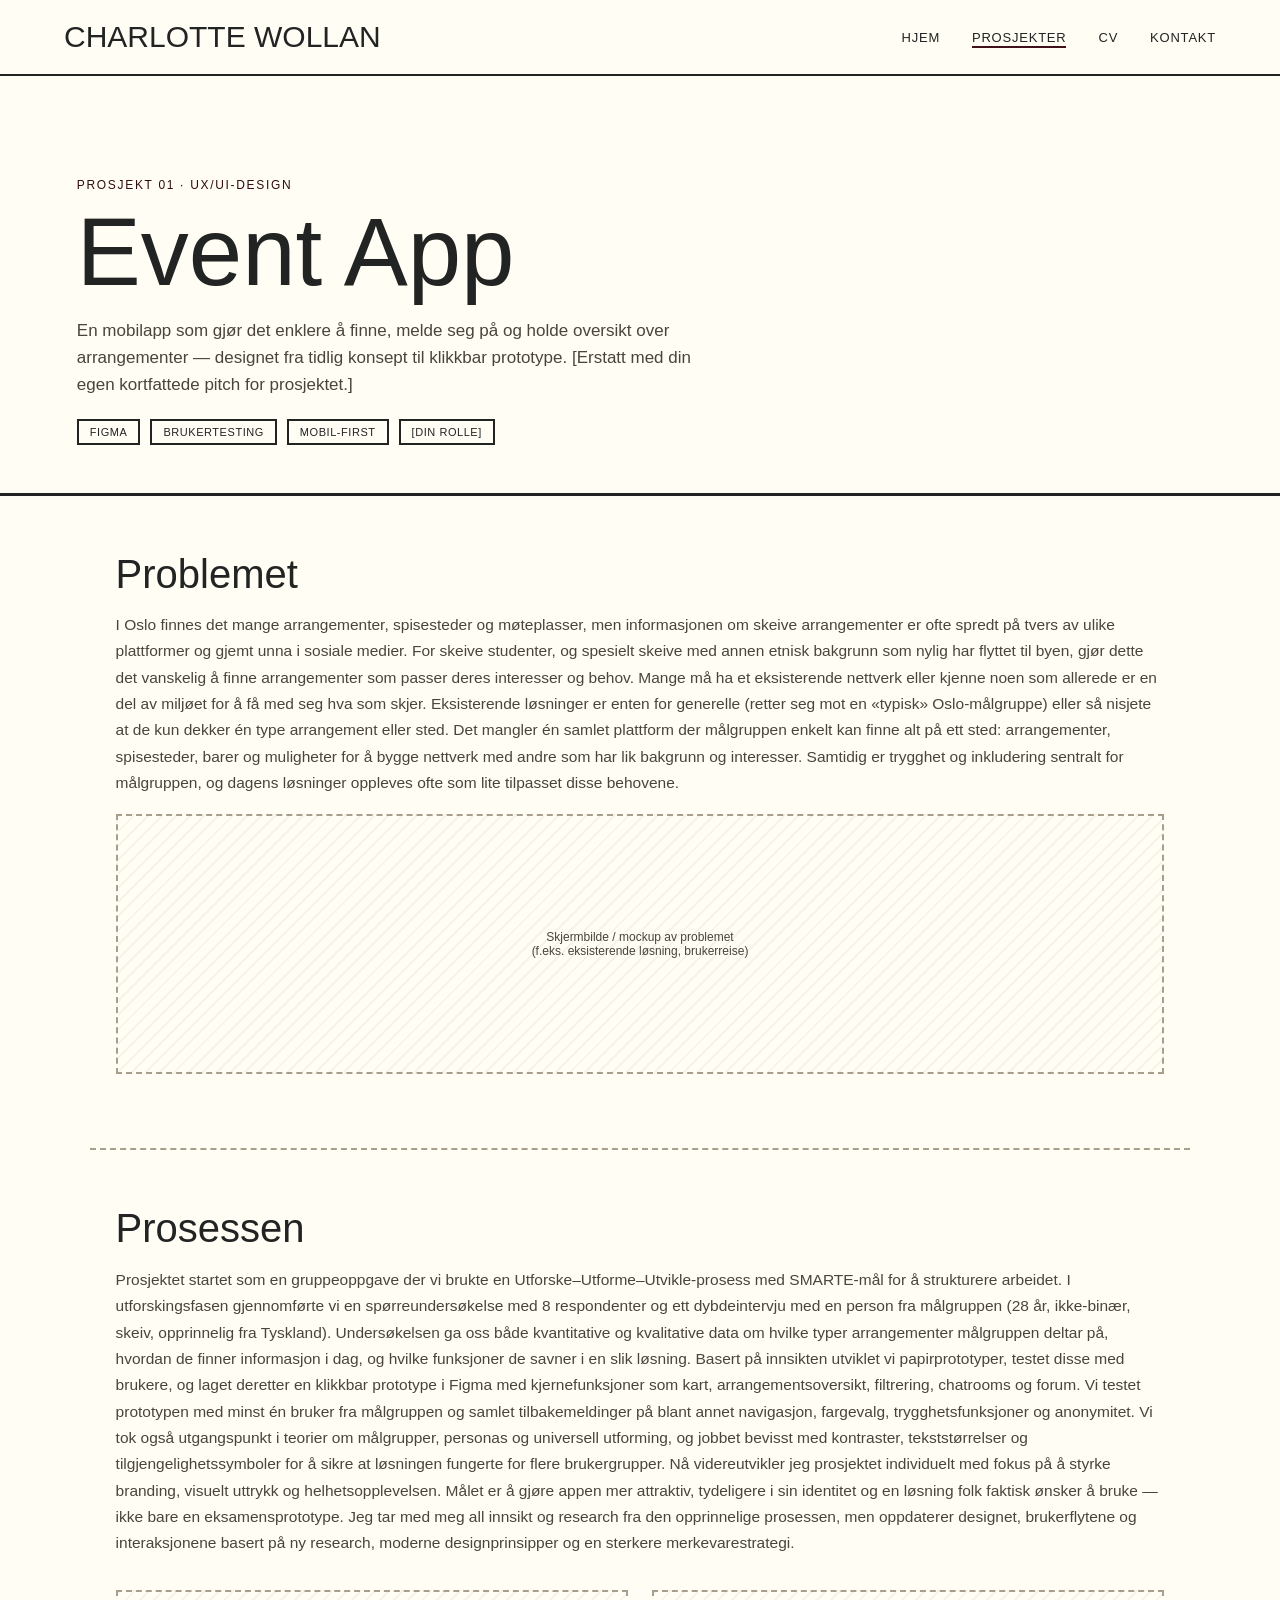
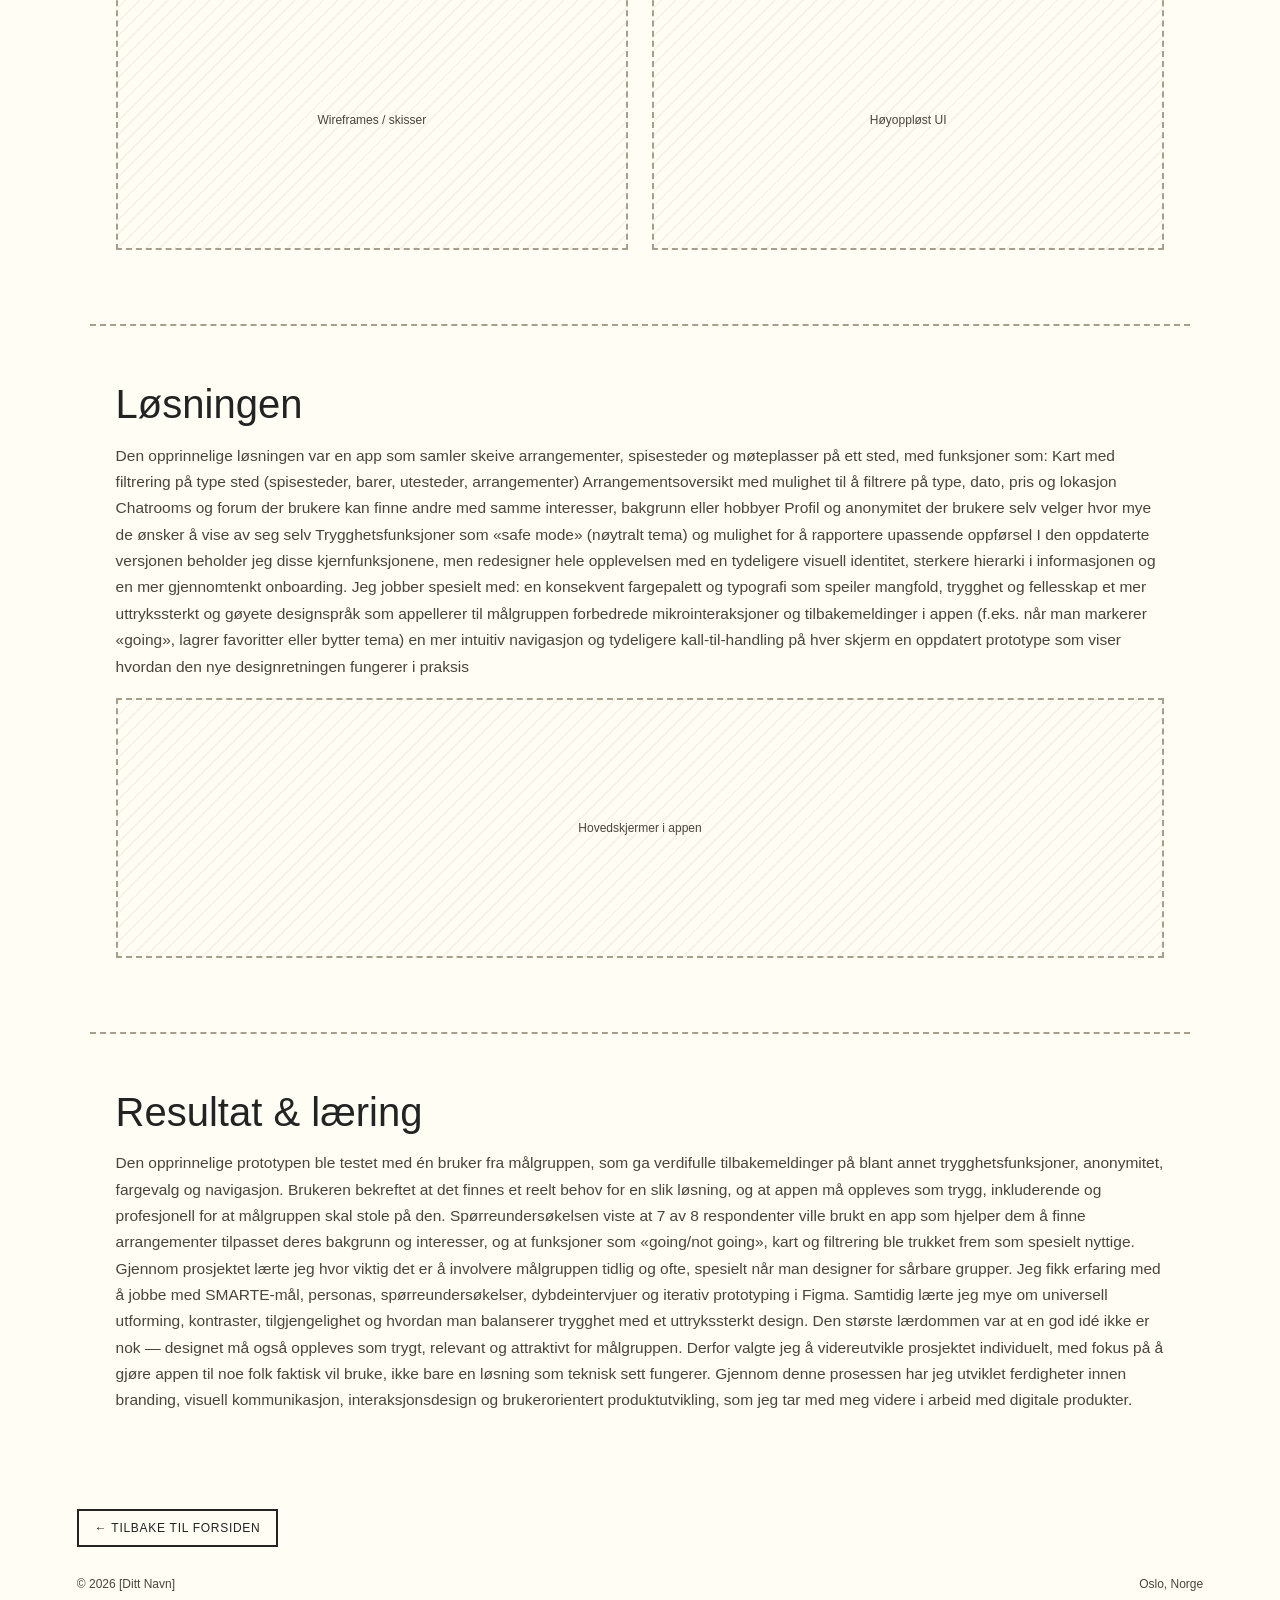
==== prosjekt-eventapp.html @ 03c15412 "Flytt filer til rot-mappen" ====
<!DOCTYPE html>
<html lang="no">
  <head>
    <meta charset="UTF-8" />
    <meta name="viewport" content="width=device-width, initial-scale=1.0" />
    <title>Event App — COW</title>
    <link rel="preconnect" href="https://fonts.googleapis.com" />
    <link
      href="https://fonts.googleapis.com/css2?family=Caveat:wght@500;600;700&family=Space+Grotesk:wght@400;500;600&family=Space+Mono:wght@400;700&display=swap"
      rel="stylesheet"
    />
    <link rel="stylesheet" href="style.css" />
  </head>
  <body>
    <svg width="0" height="0" style="position: absolute">
      <filter id="wobble">
        <feTurbulence
          type="fractalNoise"
          baseFrequency="0.012 0.045"
          numOctaves="2"
          seed="7"
          result="noise"
        />
        <feDisplacementMap in="SourceGraphic" in2="noise" scale="6" />
      </filter>
    </svg>
    <div class="grain"></div>

    <nav class="site-nav">
      <span class="logo">CHARLOTTE WOLLAN</span>
      <ul>
        <li><a href="index.html">Hjem</a></li>
        <li><a href="index.html#prosjekter" class="active">Prosjekter</a></li>
        <li><a href="cv.html">CV</a></li>
        <li><a href="mailto:charlottewollan@hotmail.com">Kontakt</a></li>
      </ul>
    </nav>

    <header class="page-hero">
      <p class="kicker">Prosjekt 01 · UX/UI-design</p>
      <h1>Event App</h1>
      <p class="tagline">
        En mobilapp som gjør det enklere å finne, melde seg på og holde oversikt
        over arrangementer — designet fra tidlig konsept til klikkbar prototype.
        [Erstatt med din egen kortfattede pitch for prosjektet.]
      </p>
      <div class="tag-row">
        <span class="tag">Figma</span>
        <span class="tag">Brukertesting</span>
        <span class="tag">Mobil-first</span>
        <span class="tag">[din rolle]</span>
      </div>
    </header>

    <section class="content-section">
      <h2>Problemet</h2>
      <p>
        I Oslo finnes det mange arrangementer, spisesteder og møteplasser, men
        informasjonen om skeive arrangementer er ofte spredt på tvers av ulike
        plattformer og gjemt unna i sosiale medier. For skeive studenter, og
        spesielt skeive med annen etnisk bakgrunn som nylig har flyttet til
        byen, gjør dette det vanskelig å finne arrangementer som passer deres
        interesser og behov. Mange må ha et eksisterende nettverk eller kjenne
        noen som allerede er en del av miljøet for å få med seg hva som skjer.
        Eksisterende løsninger er enten for generelle (retter seg mot en
        «typisk» Oslo-målgruppe) eller så nisjete at de kun dekker én type
        arrangement eller sted. Det mangler én samlet plattform der målgruppen
        enkelt kan finne alt på ett sted: arrangementer, spisesteder, barer og
        muligheter for å bygge nettverk med andre som har lik bakgrunn og
        interesser. Samtidig er trygghet og inkludering sentralt for målgruppen,
        og dagens løsninger oppleves ofte som lite tilpasset disse behovene.
      </p>
      <div class="image-placeholder">
        Skjermbilde / mockup av problemet<br />(f.eks. eksisterende løsning,
        brukerreise)
      </div>
    </section>

    <section class="content-section">
      <h2>Prosessen</h2>
      <p>
        Prosjektet startet som en gruppeoppgave der vi brukte en
        Utforske–Utforme–Utvikle-prosess med SMARTE-mål for å strukturere
        arbeidet. I utforskingsfasen gjennomførte vi en spørreundersøkelse med 8
        respondenter og ett dybdeintervju med en person fra målgruppen (28 år,
        ikke-binær, skeiv, opprinnelig fra Tyskland). Undersøkelsen ga oss både
        kvantitative og kvalitative data om hvilke typer arrangementer
        målgruppen deltar på, hvordan de finner informasjon i dag, og hvilke
        funksjoner de savner i en slik løsning. Basert på innsikten utviklet vi
        papirprototyper, testet disse med brukere, og laget deretter en klikkbar
        prototype i Figma med kjernefunksjoner som kart, arrangementsoversikt,
        filtrering, chatrooms og forum. Vi testet prototypen med minst én bruker
        fra målgruppen og samlet tilbakemeldinger på blant annet navigasjon,
        fargevalg, trygghetsfunksjoner og anonymitet. Vi tok også utgangspunkt i
        teorier om målgrupper, personas og universell utforming, og jobbet
        bevisst med kontraster, tekststørrelser og tilgjengelighetssymboler for
        å sikre at løsningen fungerte for flere brukergrupper. Nå videreutvikler
        jeg prosjektet individuelt med fokus på å styrke branding, visuelt
        uttrykk og helhetsopplevelsen. Målet er å gjøre appen mer attraktiv,
        tydeligere i sin identitet og en løsning folk faktisk ønsker å bruke —
        ikke bare en eksamensprototype. Jeg tar med meg all innsikt og research
        fra den opprinnelige prosessen, men oppdaterer designet, brukerflytene
        og interaksjonene basert på ny research, moderne designprinsipper og en
        sterkere merkevarestrategi.
      </p>
      <div class="two-col">
        <div class="image-placeholder">Wireframes / skisser</div>
        <div class="image-placeholder">Høyoppløst UI</div>
      </div>
    </section>

    <section class="content-section">
      <h2>Løsningen</h2>
      <p>
        Den opprinnelige løsningen var en app som samler skeive arrangementer,
        spisesteder og møteplasser på ett sted, med funksjoner som: Kart med
        filtrering på type sted (spisesteder, barer, utesteder, arrangementer)
        Arrangementsoversikt med mulighet til å filtrere på type, dato, pris og
        lokasjon Chatrooms og forum der brukere kan finne andre med samme
        interesser, bakgrunn eller hobbyer Profil og anonymitet der brukere selv
        velger hvor mye de ønsker å vise av seg selv Trygghetsfunksjoner som
        «safe mode» (nøytralt tema) og mulighet for å rapportere upassende
        oppførsel I den oppdaterte versjonen beholder jeg disse
        kjernfunksjonene, men redesigner hele opplevelsen med en tydeligere
        visuell identitet, sterkere hierarki i informasjonen og en mer
        gjennomtenkt onboarding. Jeg jobber spesielt med: en konsekvent
        fargepalett og typografi som speiler mangfold, trygghet og fellesskap et
        mer uttrykssterkt og gøyete designspråk som appellerer til målgruppen
        forbedrede mikrointeraksjoner og tilbakemeldinger i appen (f.eks. når
        man markerer «going», lagrer favoritter eller bytter tema) en mer
        intuitiv navigasjon og tydeligere kall-til-handling på hver skjerm en
        oppdatert prototype som viser hvordan den nye designretningen fungerer i
        praksis
      </p>
      <div class="image-placeholder">Hovedskjermer i appen</div>
    </section>

    <section class="content-section">
      <h2>Resultat &amp; læring</h2>
      <p>
        Den opprinnelige prototypen ble testet med én bruker fra målgruppen, som
        ga verdifulle tilbakemeldinger på blant annet trygghetsfunksjoner,
        anonymitet, fargevalg og navigasjon. Brukeren bekreftet at det finnes et
        reelt behov for en slik løsning, og at appen må oppleves som trygg,
        inkluderende og profesjonell for at målgruppen skal stole på den.
        Spørreundersøkelsen viste at 7 av 8 respondenter ville brukt en app som
        hjelper dem å finne arrangementer tilpasset deres bakgrunn og
        interesser, og at funksjoner som «going/not going», kart og filtrering
        ble trukket frem som spesielt nyttige. Gjennom prosjektet lærte jeg hvor
        viktig det er å involvere målgruppen tidlig og ofte, spesielt når man
        designer for sårbare grupper. Jeg fikk erfaring med å jobbe med
        SMARTE-mål, personas, spørreundersøkelser, dybdeintervjuer og iterativ
        prototyping i Figma. Samtidig lærte jeg mye om universell utforming,
        kontraster, tilgjengelighet og hvordan man balanserer trygghet med et
        uttrykssterkt design. Den største lærdommen var at en god idé ikke er
        nok — designet må også oppleves som trygt, relevant og attraktivt for
        målgruppen. Derfor valgte jeg å videreutvikle prosjektet individuelt,
        med fokus på å gjøre appen til noe folk faktisk vil bruke, ikke bare en
        løsning som teknisk sett fungerer. Gjennom denne prosessen har jeg
        utviklet ferdigheter innen branding, visuell kommunikasjon,
        interaksjonsdesign og brukerorientert produktutvikling, som jeg tar med
        meg videre i arbeid med digitale produkter.
      </p>
    </section>

    <a class="back-link" href="index.html">← Tilbake til forsiden</a>

    <footer>
      <span>© <span id="year"></span> [Ditt Navn]</span>
      <span>Oslo, Norge</span>
    </footer>

    <script src="script.js"></script>
  </body>
</html>
---- style.css ----
/*
=========================================================
PORTFOLIO / CSS
=========================================================


HOVED FARGEPALETT:
BLACK : #22232
CHERRY : #41101B
MILK : #FFFDF4


FONTER:
H1 H2 = Didone
SIGNATURE = WindSong
Text = Quicksand



*/

/* =========================================================
   1. DESIGNVARIABLER
   ========================================================= */

:root {
  /*FARGER */
  --paper: #fffdf4;
  --ink: #222323;
  --ink-soft: #4a443c;

  --burgundy: #41101b;
  --burgundy-light: #6d2634;
  --burgundy-dark: #300b13;
  --highlight-color: rgba(34, 35, 35, 0.45);

  --pencil: #a79e8c;
  --white: #fffdf4;

  /* FONTER */
  --font-heading: "Antic Didone", serif;
  --font-body: "Quicksand", sans-serif;
  --font-mono: "Quicksand", sans-serif;
  --font-signature: "WindSong", cursive;

  /*
  HOVEDSTØRRELSER


  Disse variablene gjør det enklere å justere hele layouten.
  */
  --board-max-width: 1300px;
  --board-gap: clamp(24px, vw, 40px);
  --board-padding: 30px;

  --left-column-width: 0.95fr;
  --middle-column-width: 1.5fr;
  --right-column-width: 0.6fr;

  --paper-shadow: 4px 5px 0 rgba(33, 29, 24, 0.18);
  --small-shadow: 3px 4px 0 rgba(33, 29, 24, 0.15);

  --border-thin: 1px solid var(--ink);
  --border-thick: 2px solid var(--ink);
}

/* =========================================================
   2. RESET OG GLOBAL STYLING
   ========================================================= */

* {
  box-sizing: border-box;
}

html {
  scroll-behavior: smooth;
}

body {
  margin: 0;

  background-color: var(--paper);
  color: var(--ink);

  font-family: var(--font-body);
  -webkit-font-smoothing: antialiased;
}

img {
  display: block;
  max-width: 100%;
  height: auto;
}

video {
  display: block;
  align-items: center;
  max-width: 80%;
  height: auto;
}

a {
  color: inherit;
  text-decoration: none;
}

button,
a {
  -webkit-tap-highlight-color: transparent;
}

/* =========================================================
   GOOGLE FONTS
   ========================================================= */

.antic-didone-regular {
  font-family: "Antic Didone", serif;
  font-weight: 400;
  font-style: normal;
}

.windsong-regular {
  font-family: "WindSong", cursive;
  font-weight: 400;
  font-style: normal;
}

.windsong-medium {
  font-family: "WindSong", cursive;
  font-weight: 500;
  font-style: normal;
}

.quicksand-text {
  font-family: "Quicksand", sans-serif;
  font-optical-sizing: auto;
  font-weight: 400;
  font-style: normal;
}

/* =========================================================
   4. NAVIGASJON
   ========================================================= */

.site-nav {
  display: flex;
  align-items: center;
  justify-content: space-between;
  gap: 24px;

  padding: 20px clamp(20px, 5vw, 64px);
  border-bottom: var(--border-thick);

  font-family: var(--font-mono);
  font-size: 13px;
  letter-spacing: 0.06em;
  text-transform: uppercase;
}

.site-nav .logo {
  font-family: var(--font-mono);
  font-size: 30px;
  letter-spacing: 0;
  text-transform: none;
}

.site-nav ul {
  display: flex;
  flex-wrap: wrap;
  gap: clamp(14px, 3vw, 32px);

  margin: 0;
  padding: 0;
  list-style: none;
}

.site-nav a {
  position: relative;
  padding-bottom: 1px;
}

.site-nav a::after {
  content: "";

  position: absolute;
  right: 0;
  bottom: -2px;
  left: 0;

  height: 2px;
  background: var(--burgundy);

  transform: scaleX(0);
  transform-origin: left;
  transition: transform 0.25s ease;
}

.site-nav a:hover::after,
.site-nav a.active::after {
  transform: scaleX(1);
}

/* =========================================================
   5. HOVEDLAYOUT / BOARD
   ========================================================= */

.board-wrap {
  padding: 28px clamp(16px, 4vw, 50px);
}

.board {
  display: grid;
  grid-template-columns:
    var(--left-column-width)
    var(--middle-column-width)
    var(--right-column-width);

  gap: var(--board-gap);
  align-items: start;

  width: 100%;
  max-width: var(--board-max-width);
  margin: 0 auto;
  padding: var(--board-padding);
}

/* =========================================================
   6. VENSTRE KOLONNE / LOOKBOOK-BILDE
   ========================================================= */

.lookbook-frame {
  position: relative;

  width: 100%;
  min-height: 640px;
  padding: 0px;

  border: var(--border-thin);
  background: var(--white);

  /*
  Endre til 0deg hvis du ikke ønsker skjevhet.
  */
  transform: rotate(-1deg);
}

.lookbook-frame img {
  width: 90%;
  height: 640px;

  object-fit: cover;
  object-position: left;
}

.lookbook-frame .photo-placeholder {
  display: flex;
  align-items: center;
  justify-content: center;

  width: 100%;
  height: 620px;

  color: var(--ink-soft);
  font-family: var(--font-mono);
  font-size: 12px;
  text-align: center;
}

/* =========================================================
   7. MIDTKOLONNE
   ========================================================= */

.middle-col {
  display: flex;
  justify-content: flex-start;
  align-items: flex-start;
  padding-top: clamp(20px, 3vw, 40px);
}

/* =========================================================
   8. ABOUT ME-MAPPE / MIDTKORT
   ========================================================= */

.about-folder {
  --tilt: -0.6deg;

  position: relative;
  display: block;

  width: 100%;
  max-width: 640px;
  min-height: 740px;

  color: var(--paper);
  background: transparent;

  transform: rotate(var(--tilt));
  transition: transform 0.25s ease, filter 0.25s ease;
}

.highlight {
  display: inline;
  padding: 0 4px;
  color: var(--paper);
  background: rgba(34, 35, 35, 0.45);
  box-decoration-break: clone;
  -webkit-box-decoration-break: clone;
  line-height: 1.4;
}

.about-folder:hover {
  --tilt: 0deg;

  filter: brightness(1.02);
  transform: translateY(-5px) rotate(var(--tilt));
}

.about-folder:focus-visible {
  outline: 3px solid var(--burgundy);
  outline-offset: 6px;
}

/*
Bakgrunnsbildet av mappen.
*/
.about-folder-bg {
  position: absolute;
  inset: 0;
  z-index: 0;

  width: 100%;
  height: 100%;

  object-fit: contain;
}

/*
Innholdet oppå mappen.
*/
.about-folder-content {
  position: relative;
  z-index: 1;

  display: flex;
  flex-direction: column;
  align-items: center;
  gap: 14px;

  min-height: 100%;
  padding: 30px 30px 24px;
}

/* =========================================================
   9. POLAROID-BILDE
   ========================================================= */

.about-folder .polaroid {
  flex: 0 0 auto;

  width: 110px;
  padding: 3px 3px 3px;

  border: 1px solid var(--ink);
  background: var(--ink-soft); /* USIKKER OM JEG LIKER DENNE */
  box-shadow: var(--small-shadow);

  transform: translate(145px, 175px) rotate(-6deg);
}

.about-folder .polaroid img {
  width: 100%;
  aspect-ratio: 1 / 1;

  object-fit: cover;
}

.about-folder .polaroid .photo-placeholder {
  display: flex;
  align-items: center;
  justify-content: center;

  width: 100%;
  aspect-ratio: 1 / 1;
  padding: 6px;

  border: 1.5px dashed var(--pencil);

  color: var(--ink-soft);
  font-family: var(--font-mono);
  font-size: 9px;
  text-align: center;
}

/* =========================================================
   10. TEKST I ABOUT ME-KORTET
   ========================================================= */

.about-text {
  width: 90%;
  max-width: 440px;
  padding-top: 125px;
  font-family: "Quicksand", sans-serif;
  text-align: left;

  /* NYTT */
  max-height: calc(100% - 70px); /* trekker fra padding-top over */
  overflow-y: auto;
}

/*
FONT FOR "ABOUT ME."
*/
.about-text h1,
.about-text h2 {
  position: relative;
  top: 10px;
  left: 5px;
  color: var(--ink);
  margin: 0 0 10px;

  font-family: var(--font-heading); /*FIKS FONT HER*/
  font-size: 42px;
  font-weight: 560;
}

/*
Vanlig brødtekst.
*/
.about-text p {
  margin: 0 0 11px;
  color: var(--paper);
  font-family: var(--font-body);
  font-size: 14px;
  line-height: 1.45;
}

/*
---------------------------------------------------------
JUSTERE TEKSTEN


Større tekst:
.about-text p {
  font-size: 16px;
}


Mindre tekst:
.about-text p {
  font-size: 12px;
}


Bredere tekstområde:
.about-text {
  max-width: 390px;
}


Smalere tekstområde:
.about-text {
  max-width: 290px;
}


Mer luft mellom linjene:
line-height: 1.7;


Teksten sentrert:
text-align: center;
---------------------------------------------------------
*/

.signature {
  margin-top: 18px !important;
  color: var(--paper) !important;

  font-family: var(--font-signature) !important;
  font-size: 32px !important;
  font-weight: 400;
  text-align: right;
}

/* =========================================================
   11. HØYRE KOLONNE / MAPPER
   ========================================================= */

.folder-stack {
  display: flex;
  flex-direction: column;
  gap: 25px;

  /*
  Flytt alle høyremappene samlet:
  transform: translateY(20px);
  */
}

/*
Hver enkelt mappe.
*/
.folder {
  --tilt: 0deg;

  position: relative;
  display: block;

  width: 100%;
  padding: 0;
  border: 0;
  background: none;

  cursor: pointer;

  transform: rotate(var(--tilt));
  transition: transform 0.25s ease, filter 0.25s ease;
}

.folder:nth-child(1) {
  --tilt: -1.4deg;
}

.folder:nth-child(2) {
  --tilt: 1.1deg;
}

.folder:nth-child(3) {
  --tilt: -0.8deg;
}

.folder:nth-child(4) {
  --tilt: 1.6deg;
}

.folder:hover,
.folder:focus-visible {
  transform: translateY(-5px) rotate(0deg);
}

.folder:focus-visible {
  outline: 3px solid var(--burgundy);
  outline-offset: 4px;
}

/*
Selve bildet av høyremappen.
*/
.folder-img {
  width: 100%;
  height: auto;

  object-fit: contain;
}

/*
---------------------------------------------------------
JUSTERE HØYRE MAPPER


Smalere mapper:
.folder-img {
  width: 90%;
  margin: 0 auto;
}


Bredere mapper:
.folder-img {
  width: 110%;
  max-width: none;
}


Mindre avstand mellom mappene:
.folder-stack {
  gap: 15px;
}


Større avstand:
.folder-stack {
  gap: 38px;
}
---------------------------------------------------------
*/

.folder-overlay {
  position: absolute;
  inset: 0;

  display: flex;
  flex-direction: column;
  justify-content: flex-end;

  padding: 14px 16px;
}

.folder-label {
  color: var(--paper);

  /*
  FONT FOR MAPPENAVN
  */
  font-family: var(--font-heading);
  font-size: 28px;
  line-height: 1;
  transform: translateY(-30px);
}

.folder-index {
  position: absolute;
  top: 10px;
  right: 13px;

  color: rgba(255, 253, 244, 0.8);
  font-family: var(--font-mono);
  font-size: 10px;
}

/* =========================================================
   12. GENERELLE UNDERSIDER
   ========================================================= */

.page-hero {
  padding: clamp(40px, 8vw, 90px) clamp(20px, 6vw, 80px) clamp(20px, 4vw, 48px);

  border-bottom: 3px solid var(--ink);
}

.page-hero .kicker {
  color: var(--burgundy-dark);
  font-family: var(--font-mono);
  font-size: 12px;
  letter-spacing: 0.14em;
  text-transform: uppercase;
}

.page-hero h1 {
  margin: 8px 0 6px;

  /*
  FONT FOR STORE HOVEDOVERSKRIFTER
  */
  font-family: var(--font-hand);

  font-size: clamp(48px, 8vw, 96px);
  font-weight: 400;
  line-height: 1;
}

.page-hero .tagline {
  max-width: 620px;

  color: var(--ink-soft);
  font-size: 17px;
  line-height: 1.6;
}

.tag-row {
  display: flex;
  flex-wrap: wrap;
  gap: 10px;
  margin-top: 20px;
}

.tag {
  padding: 5px 11px;
  border: 2px solid var(--ink);
  background: var(--white);

  font-family: var(--font-mono);
  font-size: 11px;
  letter-spacing: 0.05em;
  text-transform: uppercase;
}

.content-section {
  max-width: 1100px;
  margin: 0 auto;
  padding: clamp(30px, 5vw, 56px) clamp(16px, 2vw, 32px);
}

.content-section + .content-section {
  border-top: 2px dashed var(--pencil);
}

.content-section h2 {
  margin: 0 0 14px;

  /*
  FONT FOR SEKSJONSOVERSKRIFTER
  */
  font-family: var(--font-hand);

  font-size: clamp(30px, 3.4vw, 40px);
  font-weight: 400;
}

.content-section p {
  max-width: 170ch;

  color: var(--ink-soft);
  font-size: 15.5px;
  line-height: 1.7;
}

.image-placeholder {
  display: flex;
  align-items: center;
  justify-content: center;

  min-height: 260px;
  margin: 18px 0;
  padding: 24px;

  border: 2px dashed var(--pencil);
  background: repeating-linear-gradient(
    135deg,
    rgba(167, 158, 140, 0.1) 0 2px,
    transparent 2px 10px
  );

  color: var(--ink-soft);
  font-family: var(--font-mono);
  font-size: 12px;
  text-align: center;
}

.two-col {
  display: grid;
  grid-template-columns: 1fr 1fr;
  gap: 24px;
}

/* =========================================================
   13. TILBAKELENKE
   ========================================================= */

.back-link {
  display: inline-flex;
  align-items: center;
  gap: 8px;

  margin: 24px clamp(20px, 6vw, 80px) 0;
  padding: 10px 16px;

  border: 2px solid var(--ink);

  font-family: var(--font-mono);
  font-size: 12px;
  letter-spacing: 0.06em;
  text-transform: uppercase;
}

.back-link:hover {
  color: var(--paper);
  background: var(--ink);
}

/* =========================================================
   14. FOOTER
   ========================================================= */

footer {
  display: flex;
  flex-wrap: wrap;
  justify-content: space-between;
  gap: 10px;

  padding: 30px clamp(20px, 6vw, 80px) 50px;

  color: var(--ink-soft);
  font-family: var(--font-mono);
  font-size: 12px;
}

/* =========================================================
   15. CV-SPESIFIKKE STILER
   ========================================================= */

.cv-download {
  display: inline-block;

  margin-top: 10px;
  padding: 12px 22px;
  border: 2.5px solid var(--ink);
  background: var(--burgundy);

  color: var(--paper);
  font-family: var(--font-mono);
  font-size: 13px;
  letter-spacing: 0.06em;
  text-transform: uppercase;

  box-shadow: 3px 4px 0 rgba(33, 29, 24, 0.2);
  transition: transform 0.15s ease;
}

.cv-download:hover {
  transform: translate(-2px, -2px);
}

.timeline-item {
  position: relative;

  padding: 4px 0 22px 20px;
  border-left: 2.5px solid var(--ink);
}

.timeline-item::before {
  content: "";

  position: absolute;
  top: 6px;
  left: -7px;

  width: 11px;
  height: 11px;

  border: 2px solid var(--ink);
  border-radius: 50%;
  background: var(--burgundy);
}

.timeline-item .when {
  color: var(--burgundy-dark);
  font-family: var(--font-mono);
  font-size: 11px;
  letter-spacing: 0.05em;
  text-transform: uppercase;
}

.timeline-item h3 {
  margin: 4px 0 6px;

  font-family: var(--font-body);
  font-size: 17px;
}

.timeline-item p {
  margin: 0;
  font-size: 14.5px;
}

/* =========================================================
   16. RESPONSIVITET
   ========================================================= */

/*
TABLET
*/
@media (max-width: 1000px) {
  :root {
    --board-gap: 24px;
    --board-padding: 22px;
  }

  .board {
    grid-template-columns:
      1.05fr
      0.95fr
      0.7fr;
  }

  .lookbook-frame {
    min-height: 570px;
  }

  .lookbook-frame img,
  .lookbook-frame .photo-placeholder {
    height: 550px;
  }

  .about-folder {
    max-width: 380px;
    min-height: 470px;
  }

  .about-folder-content {
    min-height: 470px;
    padding: 25px 24px 20px;
  }
}

/*
MINDRE SKJERMER
*/
@media (max-width: 820px) {
  .board {
    grid-template-columns: 1fr 1fr;
  }

  .lookbook-frame {
    grid-row: span 2;
  }

  .folder-stack {
    grid-column: 2;
  }
}

/*
MOBIL
*/
@media (max-width: 680px) {
  .site-nav {
    align-items: flex-start;
    flex-direction: column;
  }

  .board-wrap {
    padding: 16px;
  }

  .board {
    display: flex;
    flex-direction: column;
    gap: 32px;

    padding: 16px 0 30px;
  }

  .lookbook-frame {
    width: 100%;
    max-width: 430px;
    min-height: 540px;
    margin: 0 auto;
  }

  .lookbook-frame img,
  .lookbook-frame .photo-placeholder {
    height: 520px;
  }

  .middle-col {
    width: 100%;
    justify-content: center;
    padding-top: 0;
  }

  .about-folder {
    width: 100%;
    max-width: 430px;
    min-height: 500px;
  }

  .about-folder-content {
    min-height: 500px;
    padding: 28px 28px 24px;
  }

  .about-folder .polaroid {
    width: 100px;
  }

  .about-text {
    max-width: 310px;
  }

  .about-text h2 {
    font-size: 40px;
  }

  .about-text p {
    font-size: 14px;
  }

  .folder-stack {
    width: 100%;
    max-width: 300px;
    margin: 0 auto;
  }

  .folder-img {
    width: 100%;
  }
}

/*
VELDIG SMÅ MOBILER
*/
@media (max-width: 420px) {
  .site-nav {
    padding: 18px 16px;
  }

  .site-nav .logo {
    font-size: 26px;
  }

  .lookbook-frame {
    min-height: 460px;
  }

  .lookbook-frame img,
  .lookbook-frame .photo-placeholder {
    height: 440px;
  }

  .about-folder {
    min-height: 460px;
  }

  .about-folder-content {
    min-height: 460px;
    padding: 24px 20px 20px;
  }

  .about-folder .polaroid {
    width: 85px;
  }

  .eyebrow-hand {
    font-size: 25px;
  }

  .about-text h2 {
    font-size: 36px;
  }

  .about-text p {
    font-size: 13px;
    line-height: 1.4;
  }

  .folder-stack {
    max-width: 260px;
  }
}

/* STEG 1: Større About Me-mappe */

.board {
  /*
  Midtkolonnen får mer plass.
  Rekkefølge:
  venstre | midten | høyre
  */
  grid-template-columns: 0.95fr 1.5fr 0.6fr;
}

.about-folder {
  width: 100%;
  max-width: 640px;
  min-height: 740px;
}

.middle-col {
  transform: translateY(-160px);
}
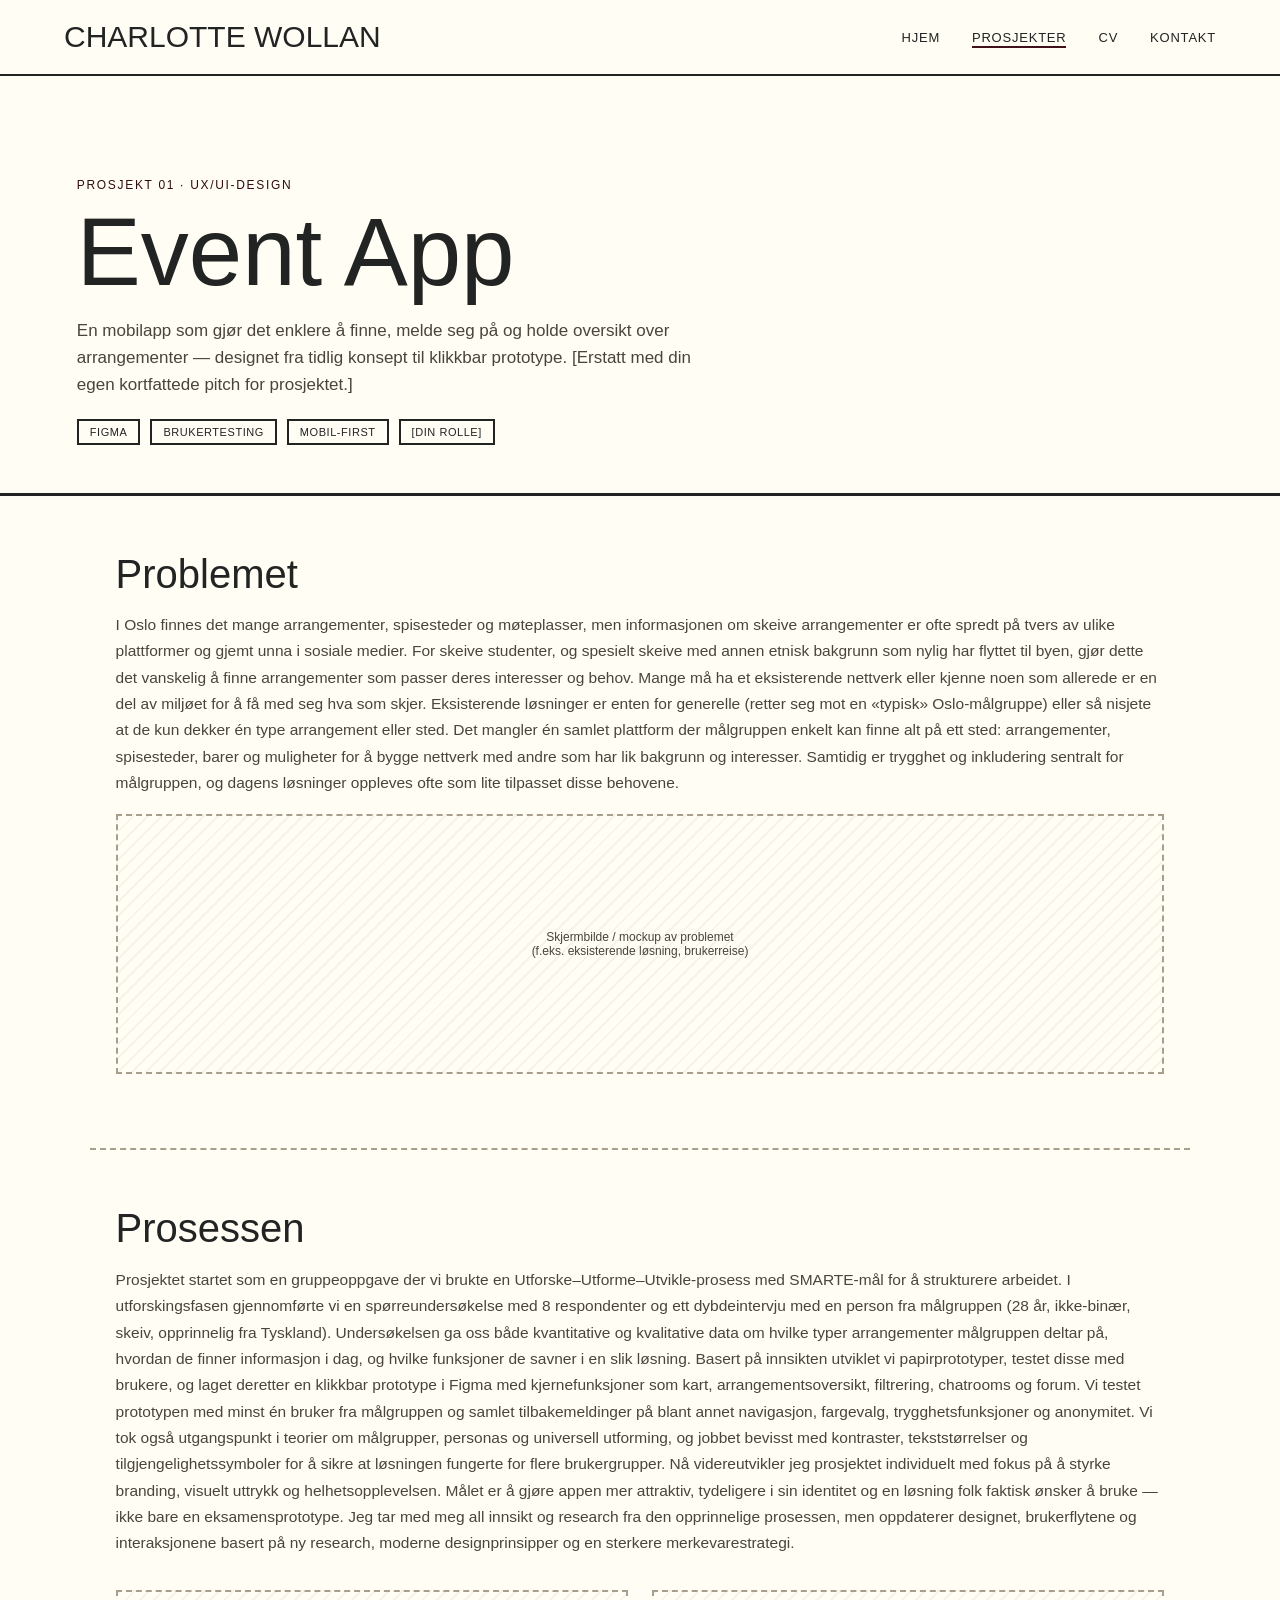
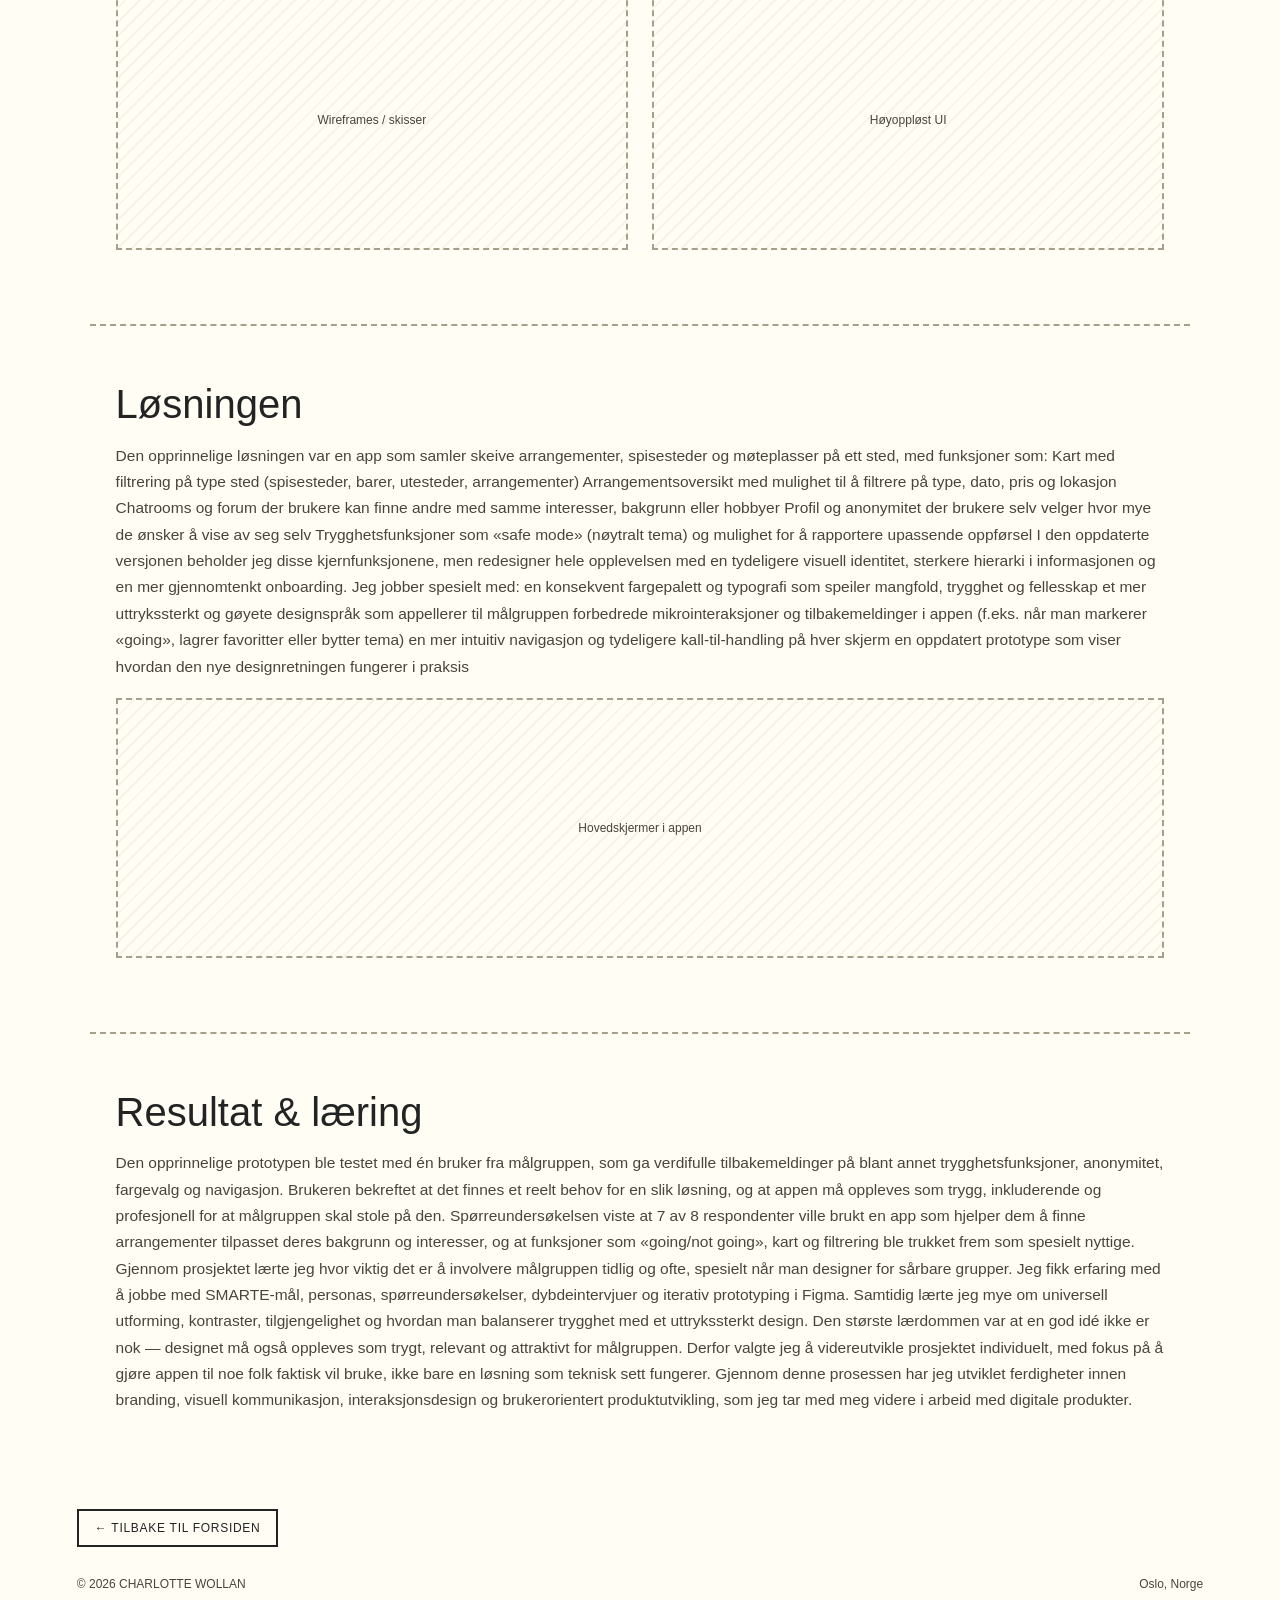
==== commit d009ba37: "Update footer to reflect correct author name" ====
--- a/prosjekt-eventapp.html
+++ b/prosjekt-eventapp.html
@@ -166,7 +166,7 @@
     <a class="back-link" href="index.html">← Tilbake til forsiden</a>
 
     <footer>
-      <span>© <span id="year"></span> [Ditt Navn]</span>
+      <span>© <span id="year"></span> CHARLOTTE WOLLAN</span>
       <span>Oslo, Norge</span>
     </footer>
 
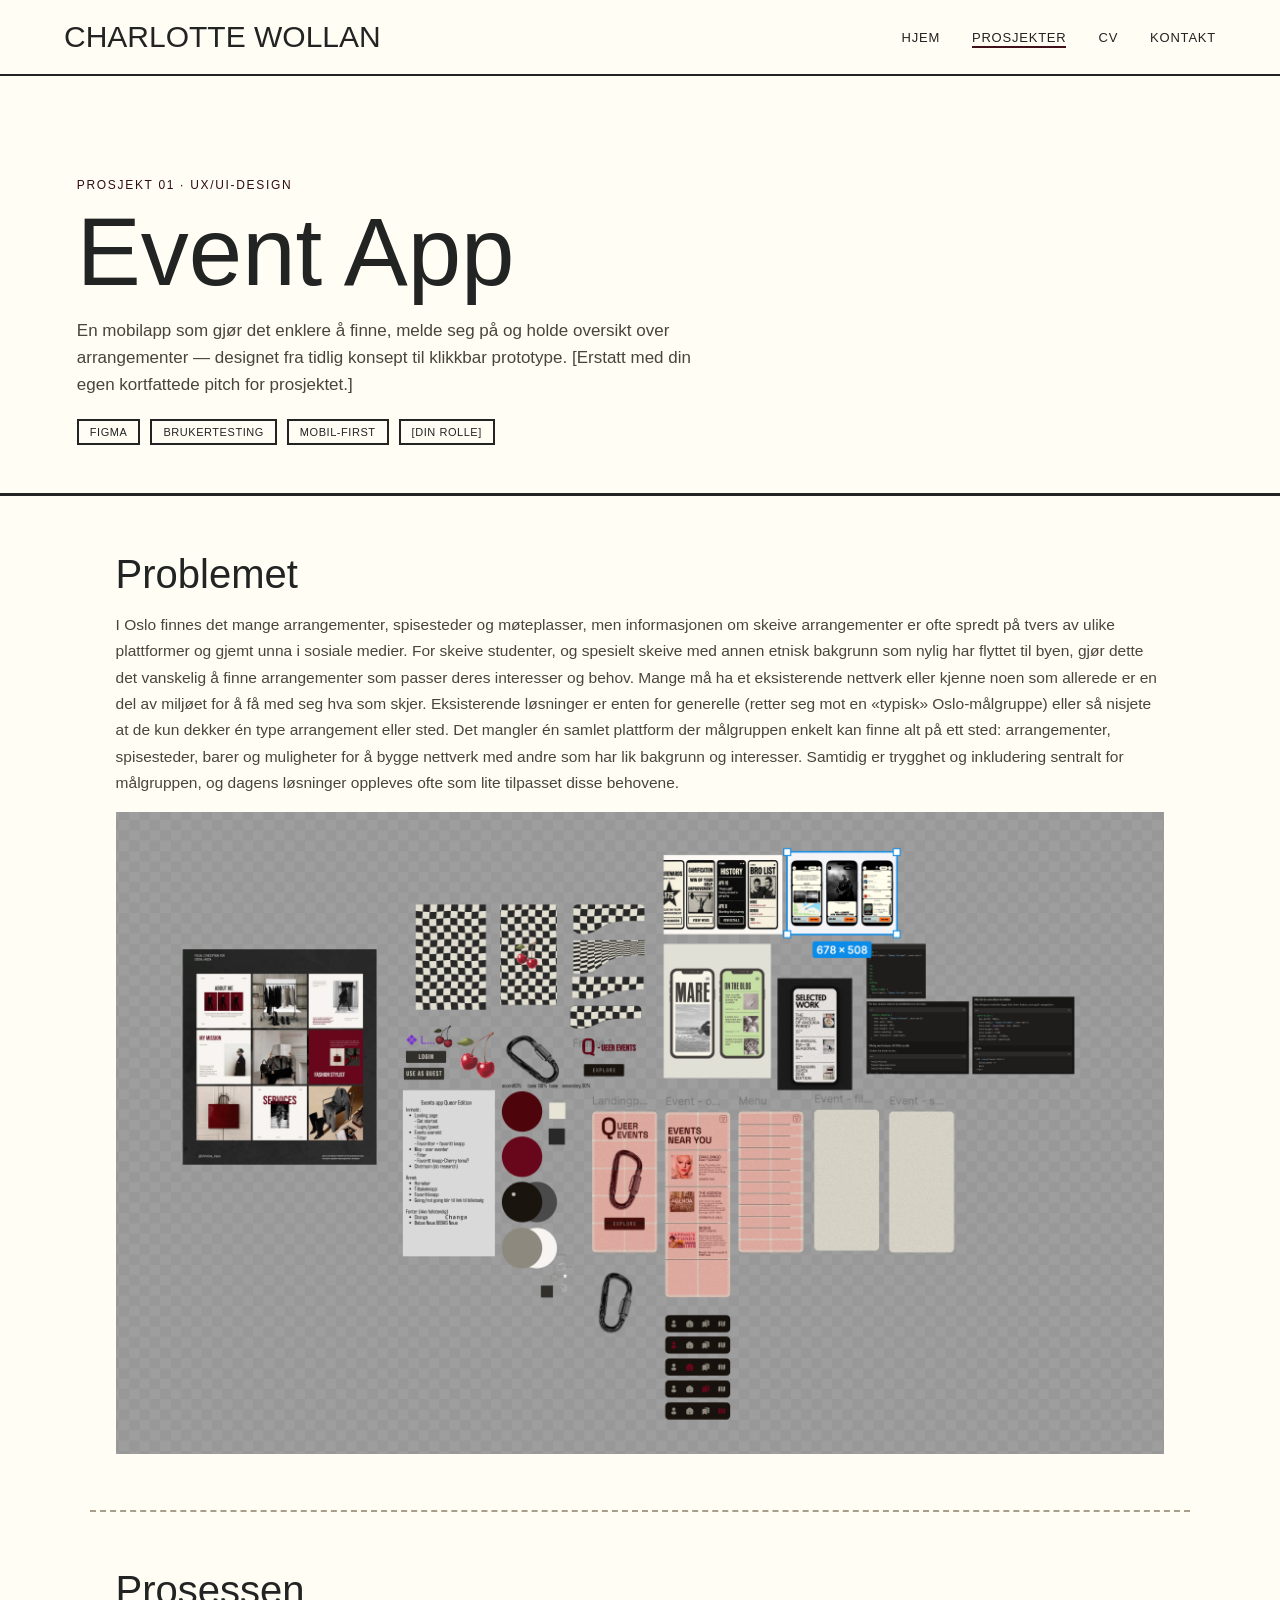
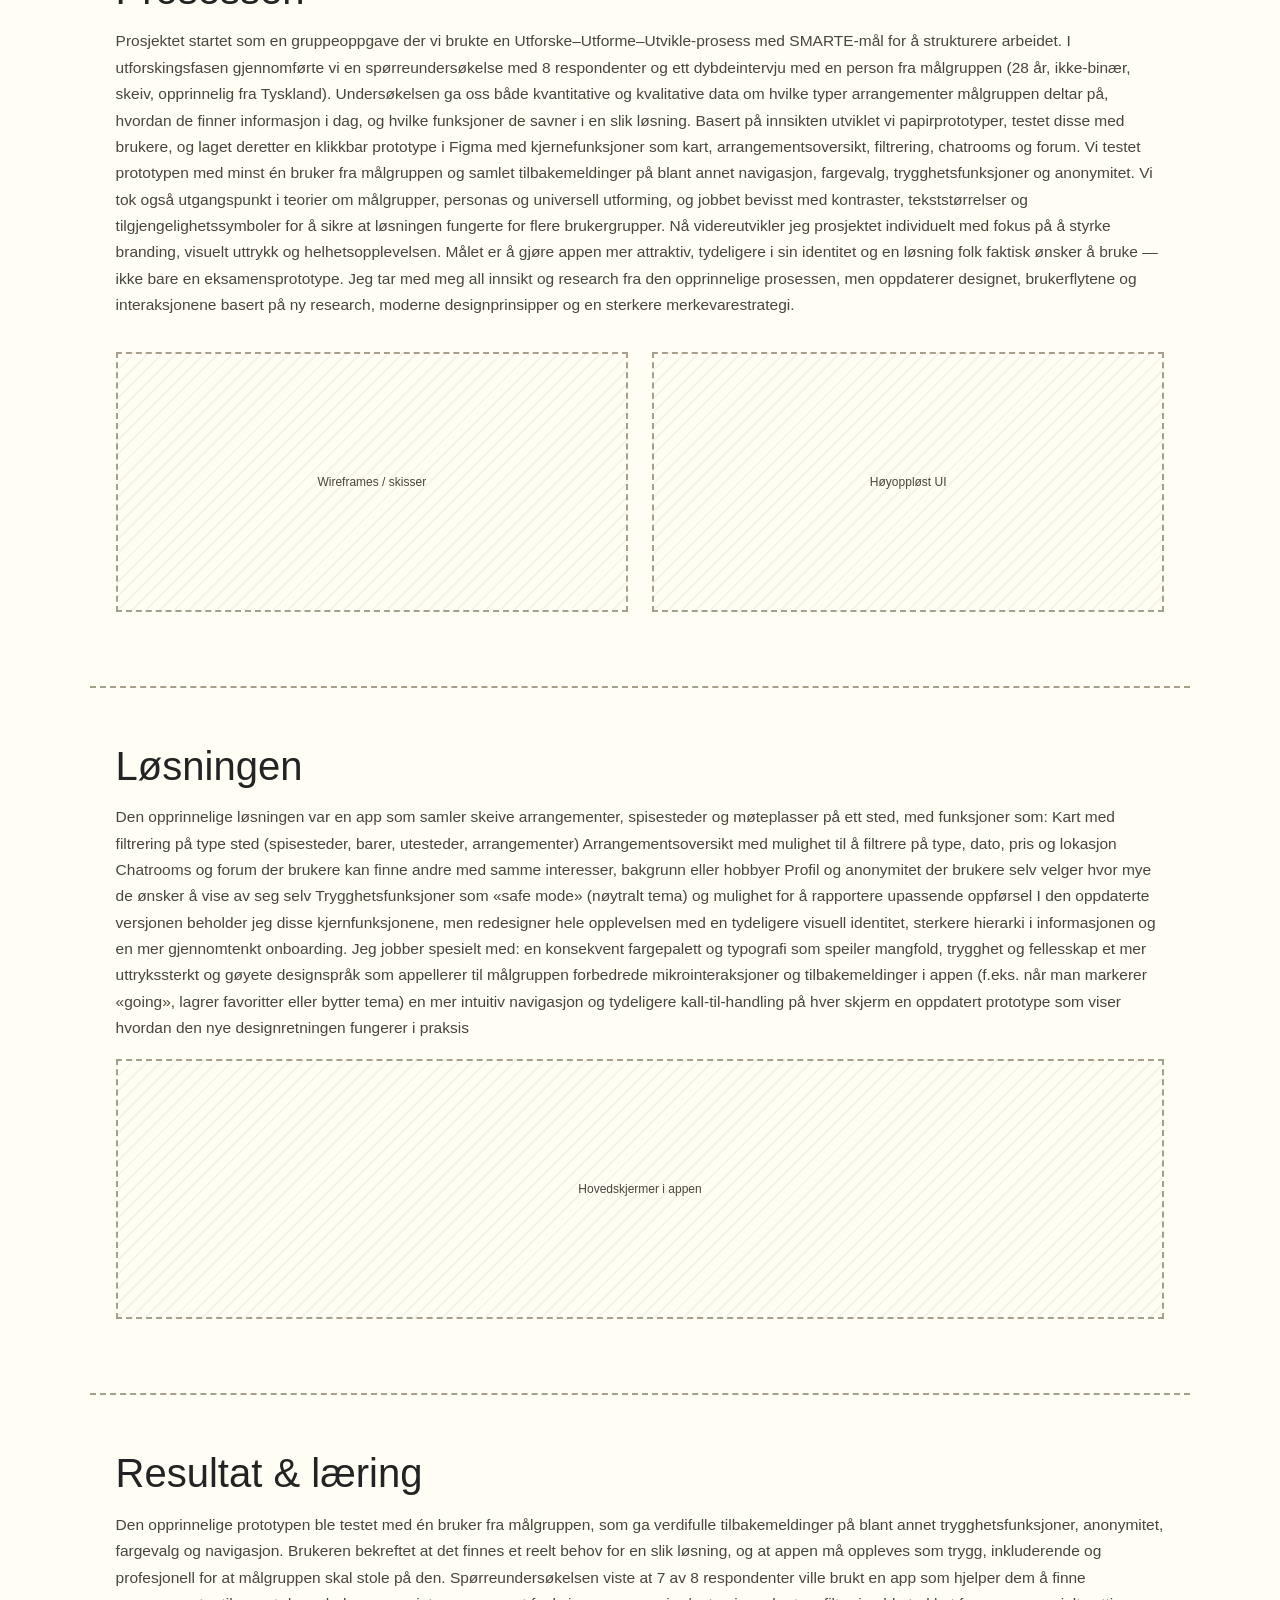
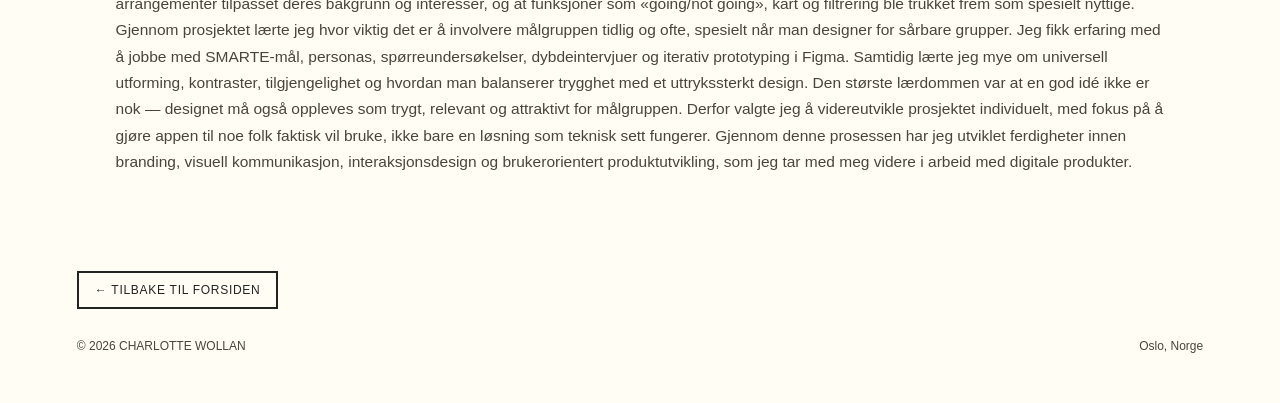
==== commit 8576d1b5: "LAgt til skissebilde/moodboard på eget prosjekt" ====
--- a/prosjekt-eventapp.html
+++ b/prosjekt-eventapp.html
@@ -70,10 +70,10 @@
         interesser. Samtidig er trygghet og inkludering sentralt for målgruppen,
         og dagens løsninger oppleves ofte som lite tilpasset disse behovene.
       </p>
-      <div class="image-placeholder">
-        Skjermbilde / mockup av problemet<br />(f.eks. eksisterende løsning,
-        brukerreise)
-      </div>
+      <img
+        src="images/PrototypeBuilding.png"
+        alt="Bilde av skisse og prototype av skeiv eventapp."
+      />
     </section>
 
     <section class="content-section">
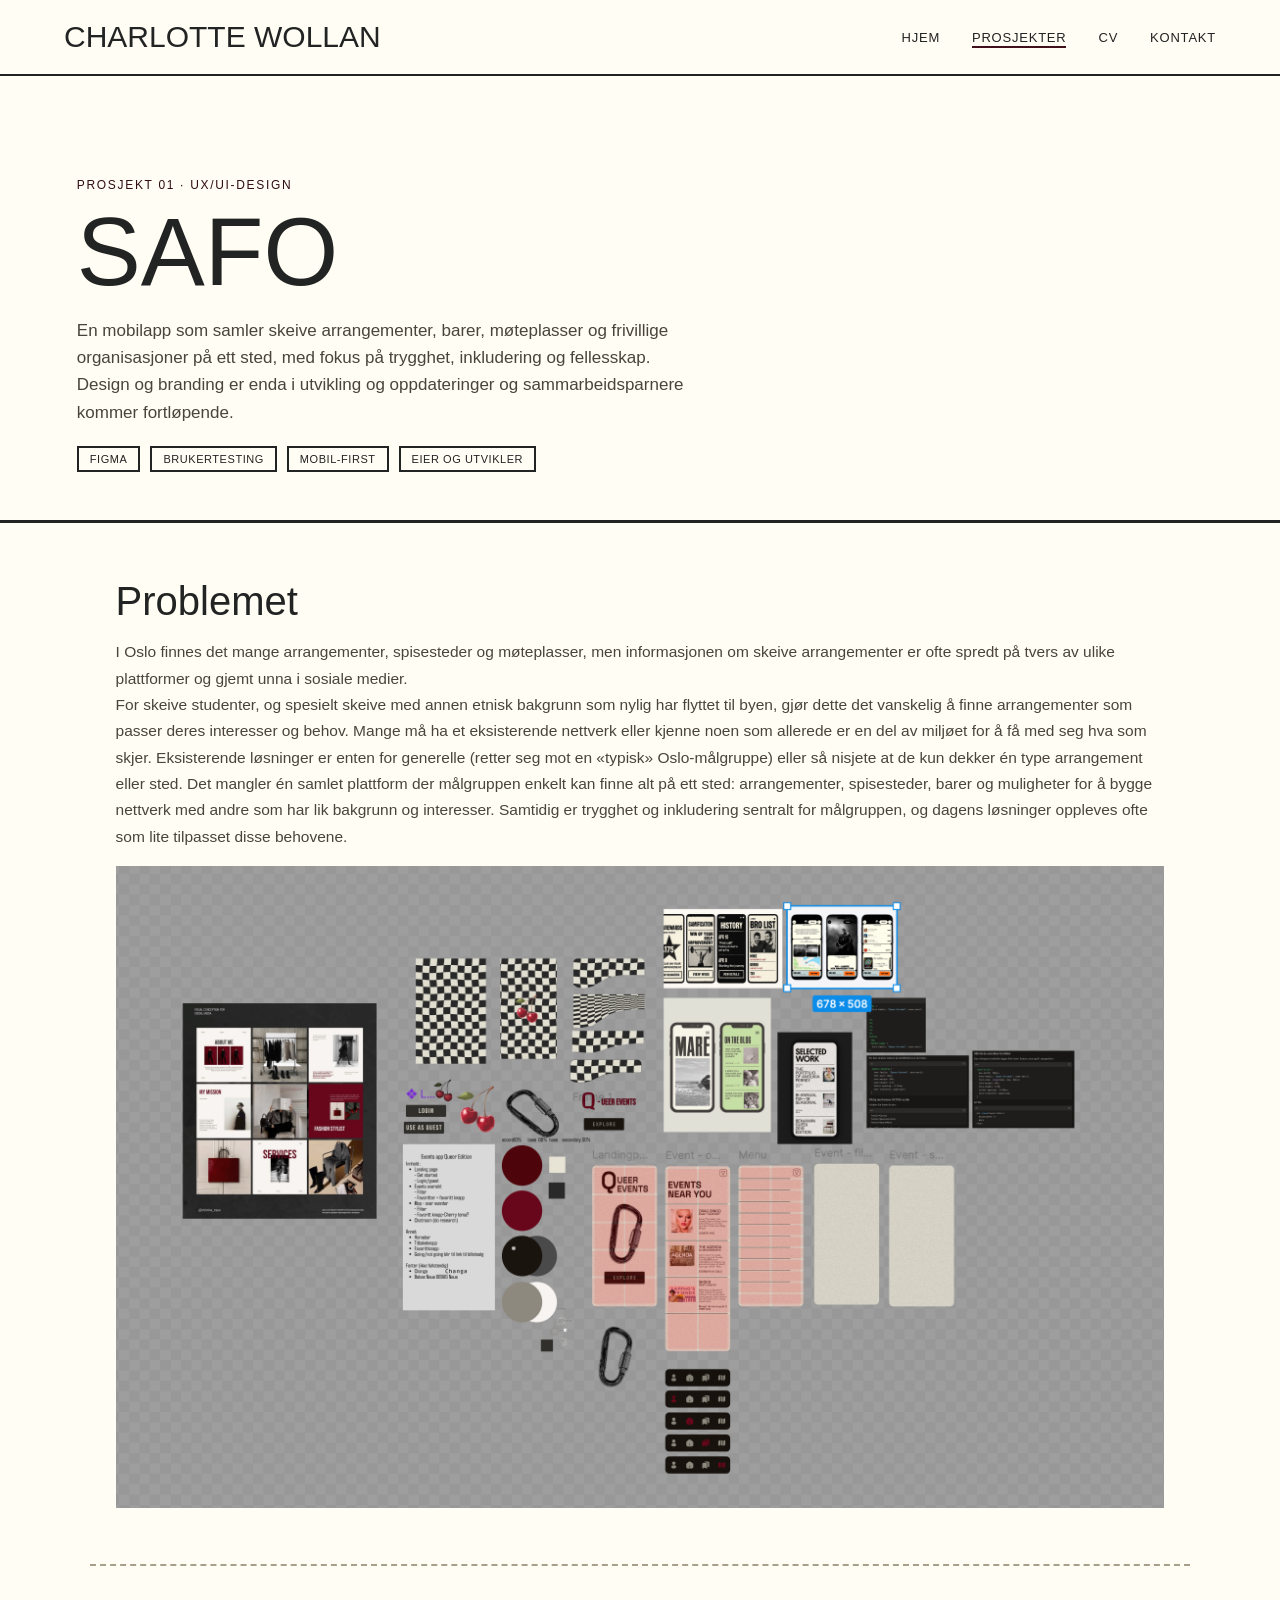
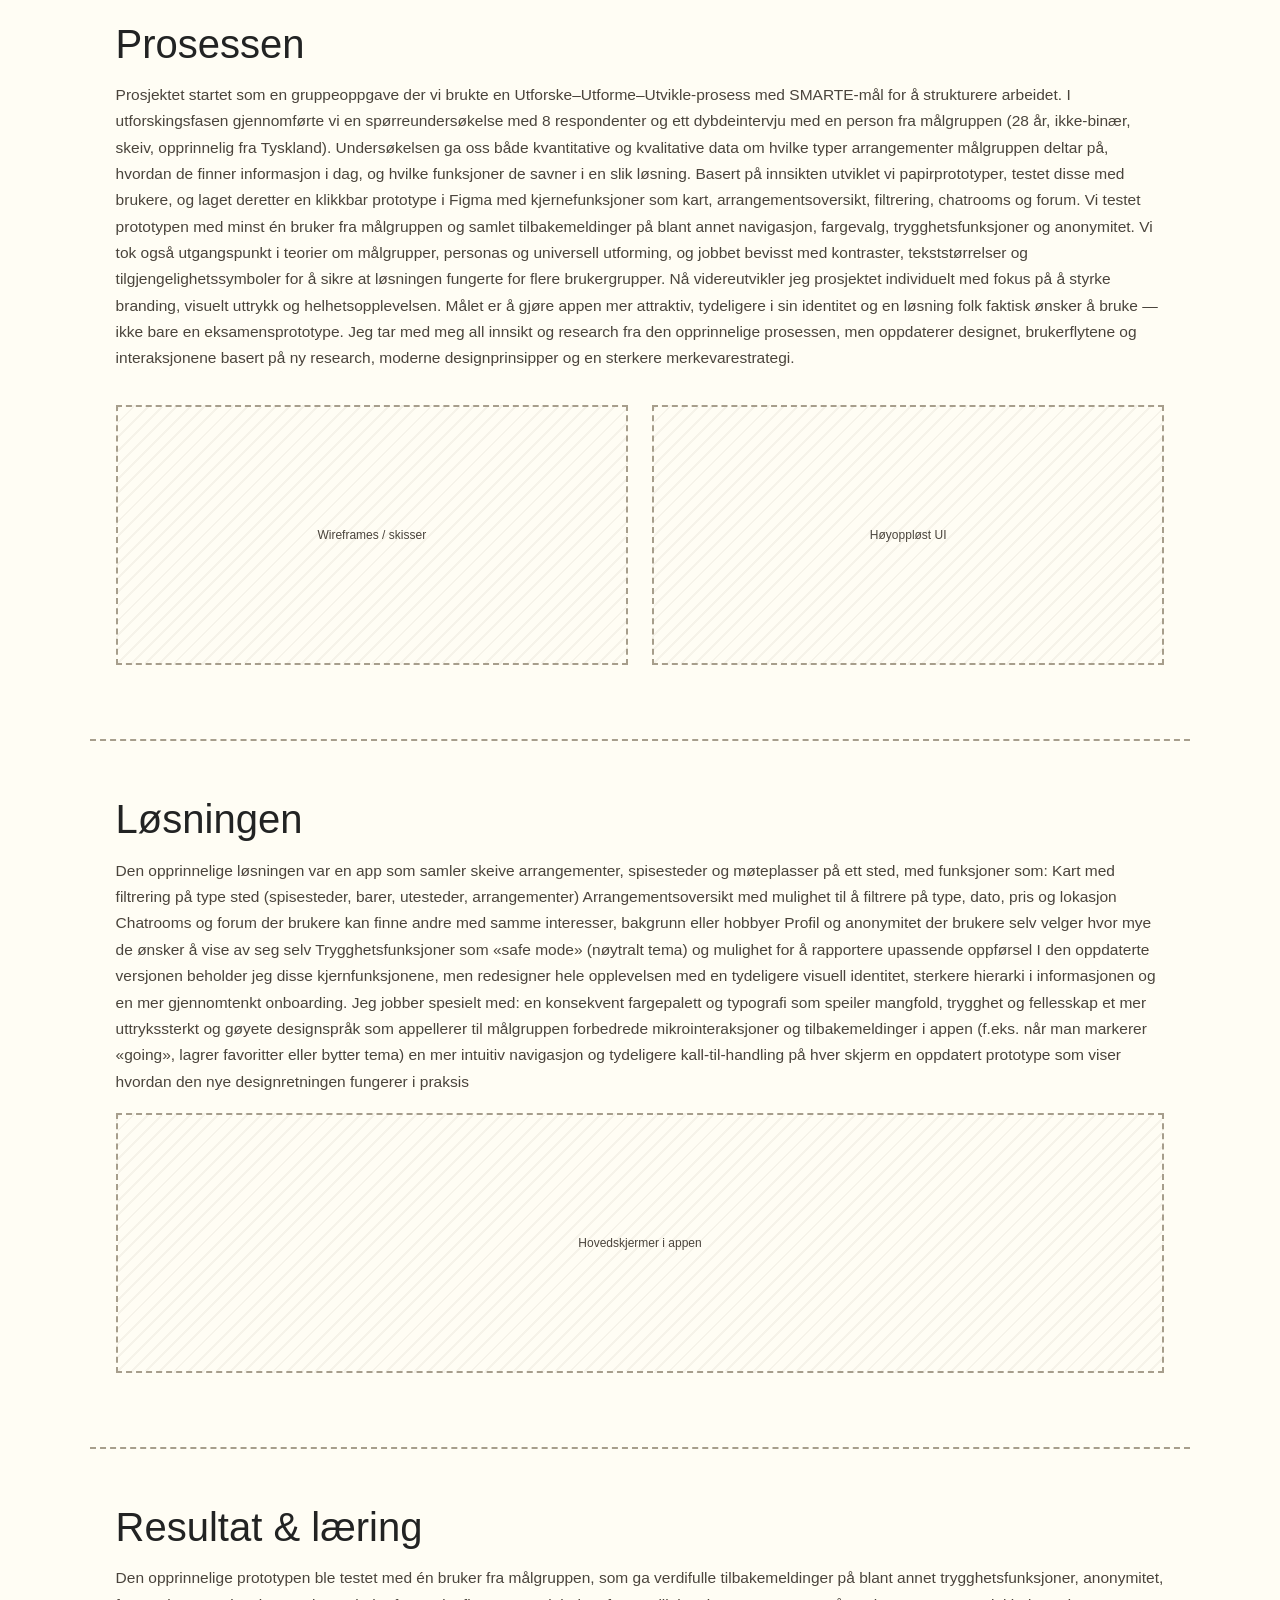
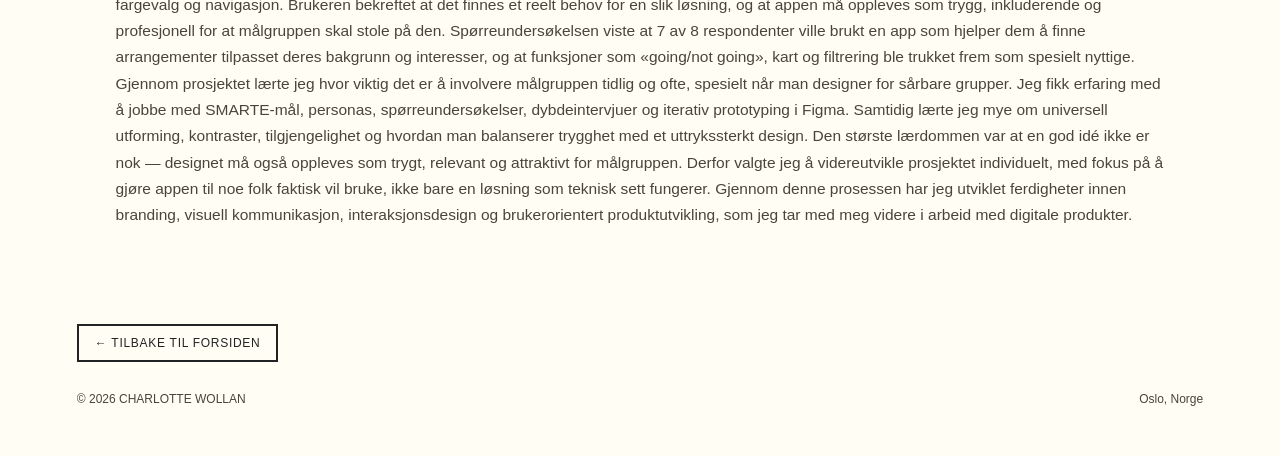
==== commit 4d058fb2: "Oppdaterte prosjektet" ====
--- a/prosjekt-eventapp.html
+++ b/prosjekt-eventapp.html
@@ -38,17 +38,18 @@
 
     <header class="page-hero">
       <p class="kicker">Prosjekt 01 · UX/UI-design</p>
-      <h1>Event App</h1>
+      <h1>SAFO</h1>
       <p class="tagline">
-        En mobilapp som gjør det enklere å finne, melde seg på og holde oversikt
-        over arrangementer — designet fra tidlig konsept til klikkbar prototype.
-        [Erstatt med din egen kortfattede pitch for prosjektet.]
+        En mobilapp som samler skeive arrangementer, barer, møteplasser og
+        frivillige organisasjoner på ett sted, med fokus på trygghet,
+        inkludering og fellesskap. Design og branding er enda i utvikling og
+        oppdateringer og sammarbeidsparnere kommer fortløpende.
       </p>
       <div class="tag-row">
         <span class="tag">Figma</span>
         <span class="tag">Brukertesting</span>
         <span class="tag">Mobil-first</span>
-        <span class="tag">[din rolle]</span>
+        <span class="tag">Eier og utvikler</span>
       </div>
     </header>
 
@@ -57,18 +58,19 @@
       <p>
         I Oslo finnes det mange arrangementer, spisesteder og møteplasser, men
         informasjonen om skeive arrangementer er ofte spredt på tvers av ulike
-        plattformer og gjemt unna i sosiale medier. For skeive studenter, og
-        spesielt skeive med annen etnisk bakgrunn som nylig har flyttet til
-        byen, gjør dette det vanskelig å finne arrangementer som passer deres
-        interesser og behov. Mange må ha et eksisterende nettverk eller kjenne
-        noen som allerede er en del av miljøet for å få med seg hva som skjer.
-        Eksisterende løsninger er enten for generelle (retter seg mot en
-        «typisk» Oslo-målgruppe) eller så nisjete at de kun dekker én type
-        arrangement eller sted. Det mangler én samlet plattform der målgruppen
-        enkelt kan finne alt på ett sted: arrangementer, spisesteder, barer og
-        muligheter for å bygge nettverk med andre som har lik bakgrunn og
-        interesser. Samtidig er trygghet og inkludering sentralt for målgruppen,
-        og dagens løsninger oppleves ofte som lite tilpasset disse behovene.
+        plattformer og gjemt unna i sosiale medier. <br />
+        For skeive studenter, og spesielt skeive med annen etnisk bakgrunn som
+        nylig har flyttet til byen, gjør dette det vanskelig å finne
+        arrangementer som passer deres interesser og behov. Mange må ha et
+        eksisterende nettverk eller kjenne noen som allerede er en del av
+        miljøet for å få med seg hva som skjer. Eksisterende løsninger er enten
+        for generelle (retter seg mot en «typisk» Oslo-målgruppe) eller så
+        nisjete at de kun dekker én type arrangement eller sted. Det mangler én
+        samlet plattform der målgruppen enkelt kan finne alt på ett sted:
+        arrangementer, spisesteder, barer og muligheter for å bygge nettverk med
+        andre som har lik bakgrunn og interesser. Samtidig er trygghet og
+        inkludering sentralt for målgruppen, og dagens løsninger oppleves ofte
+        som lite tilpasset disse behovene.
       </p>
       <img
         src="images/PrototypeBuilding.png"
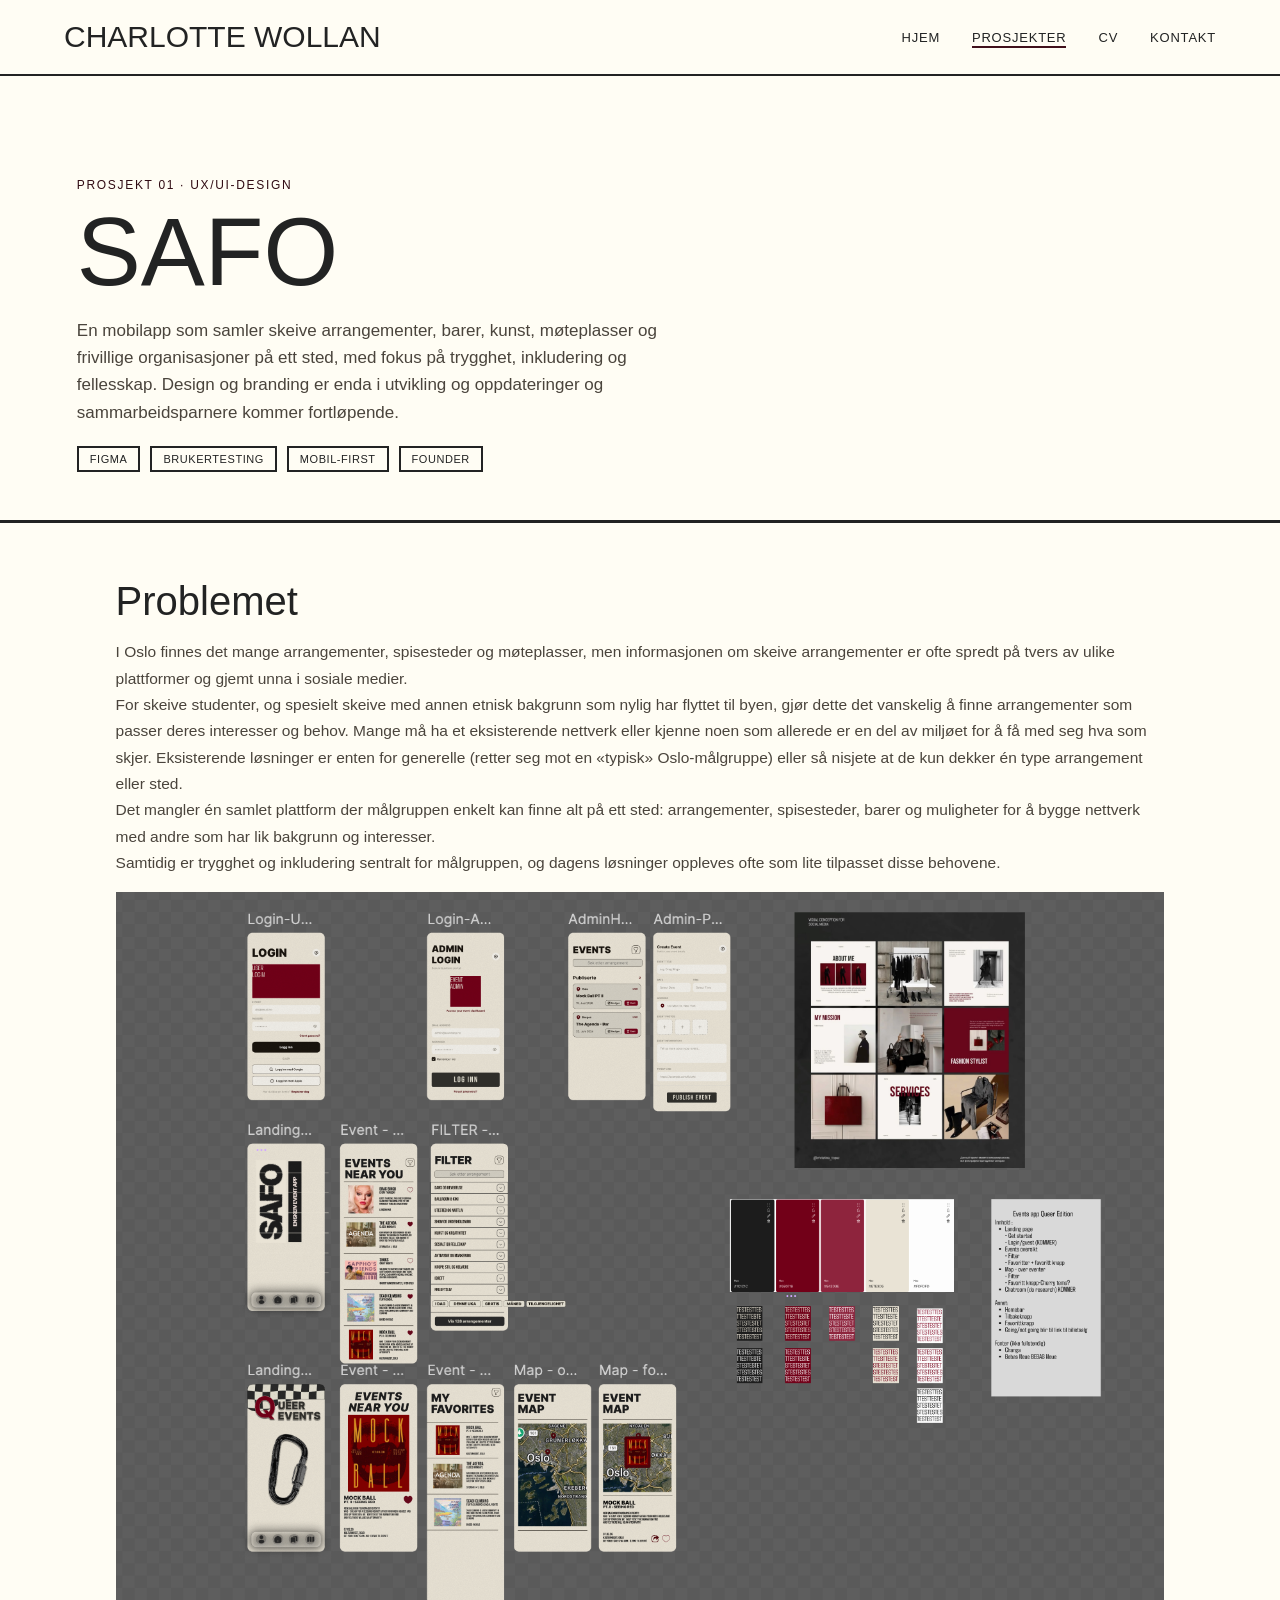
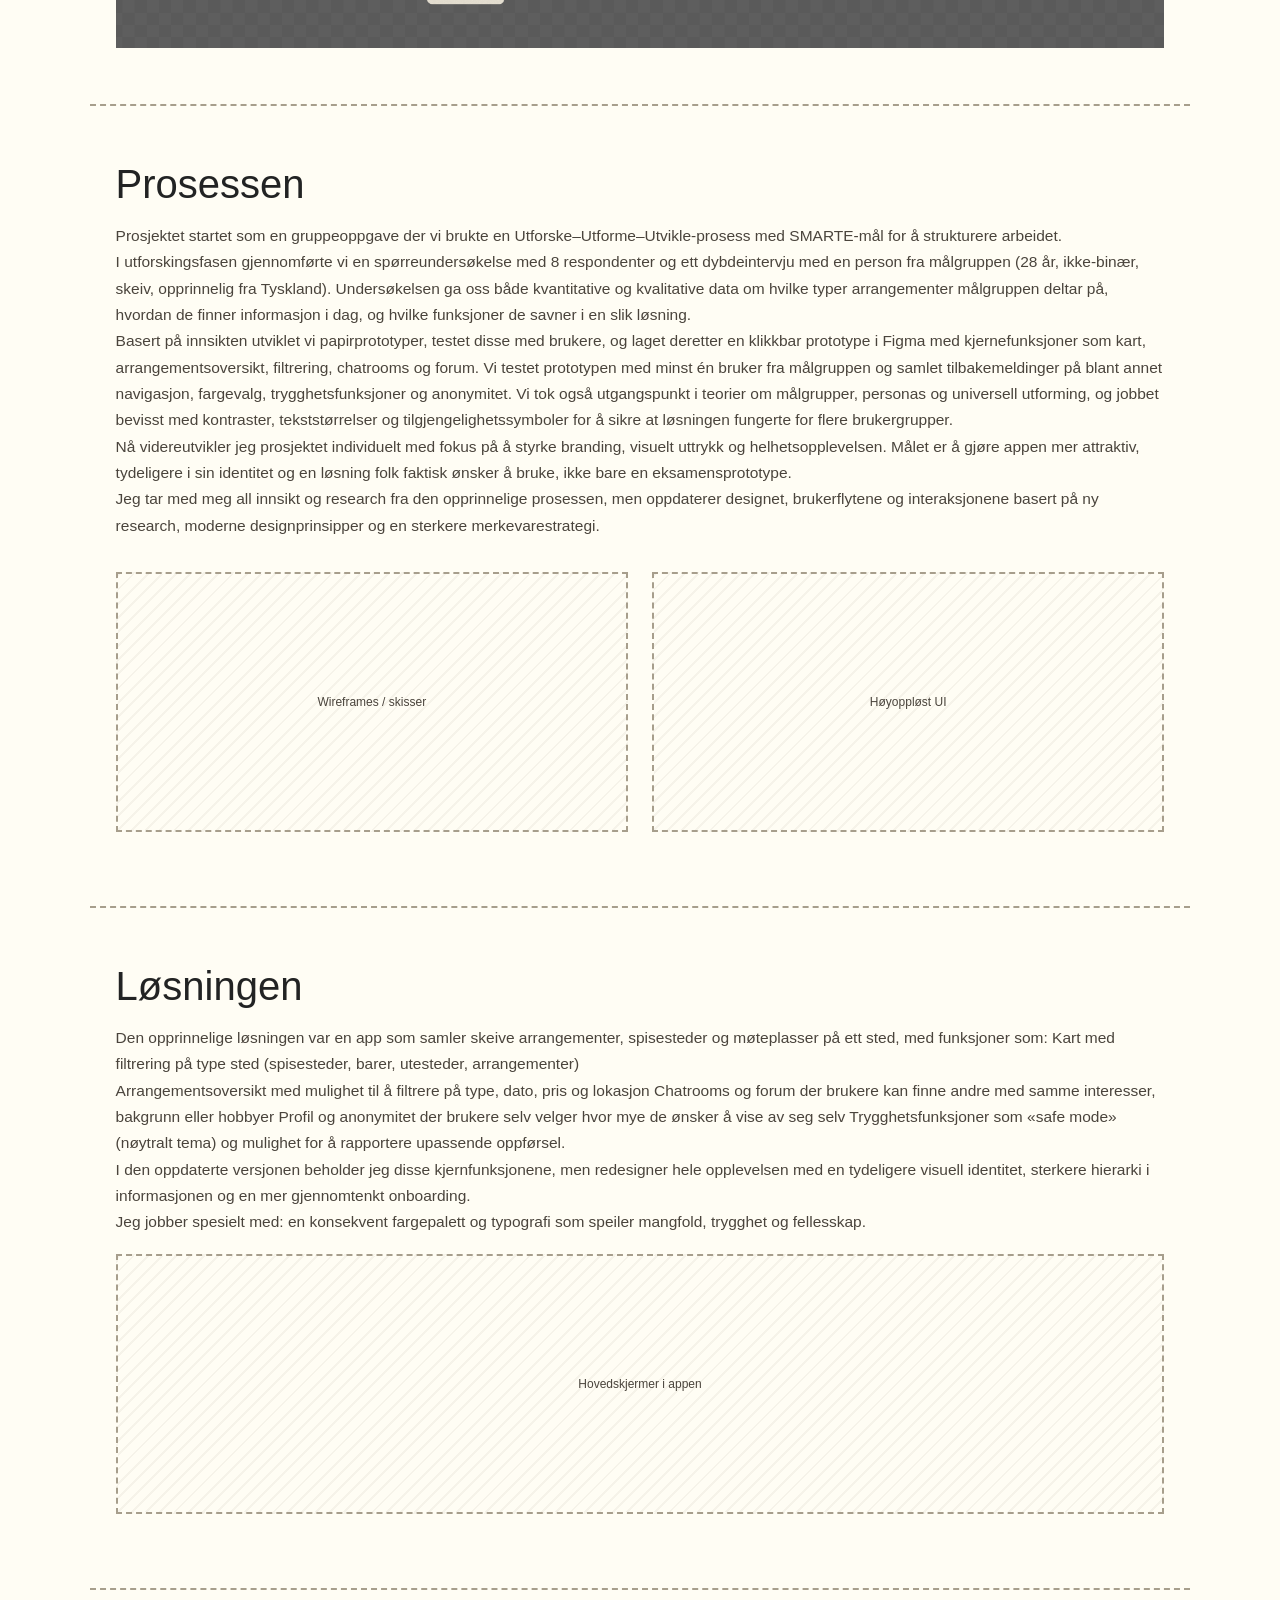
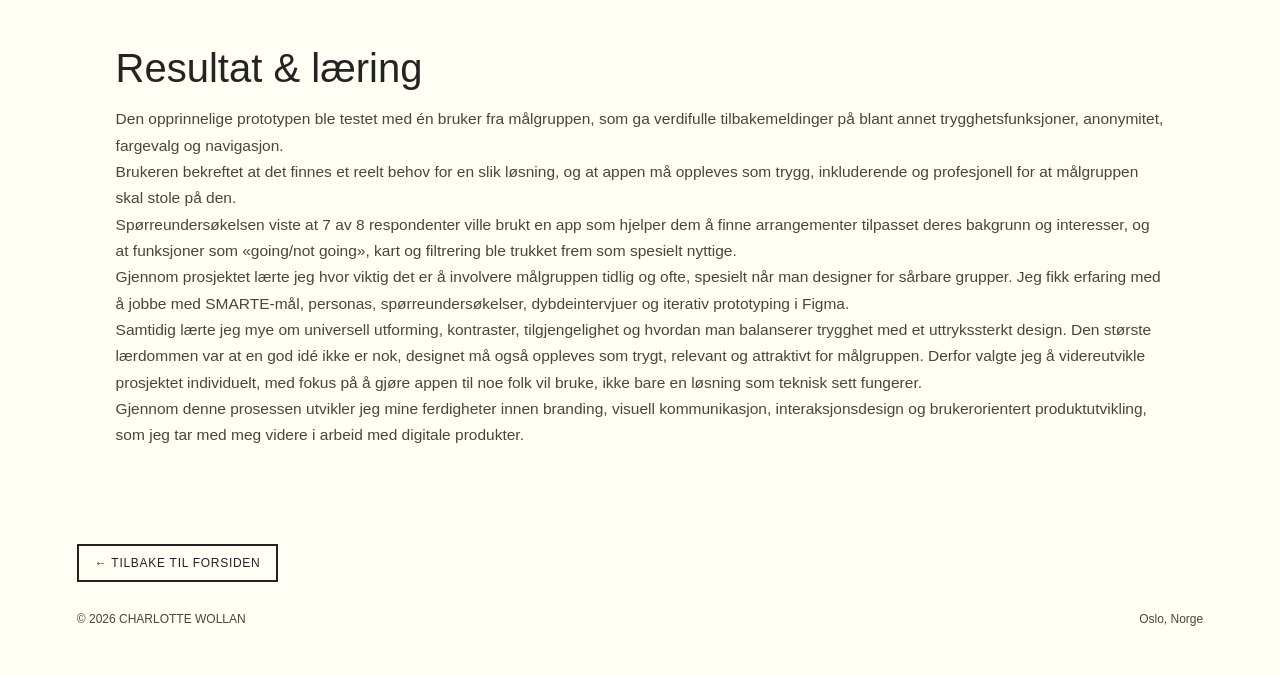
==== commit 21629010: "Oppdaterer portefølje og eventapp" ====
--- a/prosjekt-eventapp.html
+++ b/prosjekt-eventapp.html
@@ -40,8 +40,8 @@
       <p class="kicker">Prosjekt 01 · UX/UI-design</p>
       <h1>SAFO</h1>
       <p class="tagline">
-        En mobilapp som samler skeive arrangementer, barer, møteplasser og
-        frivillige organisasjoner på ett sted, med fokus på trygghet,
+        En mobilapp som samler skeive arrangementer, barer, kunst, møteplasser
+        og frivillige organisasjoner på ett sted, med fokus på trygghet,
         inkludering og fellesskap. Design og branding er enda i utvikling og
         oppdateringer og sammarbeidsparnere kommer fortløpende.
       </p>
@@ -49,7 +49,7 @@
         <span class="tag">Figma</span>
         <span class="tag">Brukertesting</span>
         <span class="tag">Mobil-first</span>
-        <span class="tag">Eier og utvikler</span>
+        <span class="tag">Founder</span>
       </div>
     </header>
 
@@ -65,12 +65,12 @@
         eksisterende nettverk eller kjenne noen som allerede er en del av
         miljøet for å få med seg hva som skjer. Eksisterende løsninger er enten
         for generelle (retter seg mot en «typisk» Oslo-målgruppe) eller så
-        nisjete at de kun dekker én type arrangement eller sted. Det mangler én
-        samlet plattform der målgruppen enkelt kan finne alt på ett sted:
-        arrangementer, spisesteder, barer og muligheter for å bygge nettverk med
-        andre som har lik bakgrunn og interesser. Samtidig er trygghet og
-        inkludering sentralt for målgruppen, og dagens løsninger oppleves ofte
-        som lite tilpasset disse behovene.
+        nisjete at de kun dekker én type arrangement eller sted. <br />
+        Det mangler én samlet plattform der målgruppen enkelt kan finne alt på
+        ett sted: arrangementer, spisesteder, barer og muligheter for å bygge
+        nettverk med andre som har lik bakgrunn og interesser. <br />
+        Samtidig er trygghet og inkludering sentralt for målgruppen, og dagens
+        løsninger oppleves ofte som lite tilpasset disse behovene.
       </p>
       <img
         src="images/PrototypeBuilding.png"
@@ -83,27 +83,29 @@
       <p>
         Prosjektet startet som en gruppeoppgave der vi brukte en
         Utforske–Utforme–Utvikle-prosess med SMARTE-mål for å strukturere
-        arbeidet. I utforskingsfasen gjennomførte vi en spørreundersøkelse med 8
+        arbeidet. <br />
+        I utforskingsfasen gjennomførte vi en spørreundersøkelse med 8
         respondenter og ett dybdeintervju med en person fra målgruppen (28 år,
         ikke-binær, skeiv, opprinnelig fra Tyskland). Undersøkelsen ga oss både
         kvantitative og kvalitative data om hvilke typer arrangementer
         målgruppen deltar på, hvordan de finner informasjon i dag, og hvilke
-        funksjoner de savner i en slik løsning. Basert på innsikten utviklet vi
-        papirprototyper, testet disse med brukere, og laget deretter en klikkbar
-        prototype i Figma med kjernefunksjoner som kart, arrangementsoversikt,
-        filtrering, chatrooms og forum. Vi testet prototypen med minst én bruker
-        fra målgruppen og samlet tilbakemeldinger på blant annet navigasjon,
-        fargevalg, trygghetsfunksjoner og anonymitet. Vi tok også utgangspunkt i
-        teorier om målgrupper, personas og universell utforming, og jobbet
-        bevisst med kontraster, tekststørrelser og tilgjengelighetssymboler for
-        å sikre at løsningen fungerte for flere brukergrupper. Nå videreutvikler
-        jeg prosjektet individuelt med fokus på å styrke branding, visuelt
-        uttrykk og helhetsopplevelsen. Målet er å gjøre appen mer attraktiv,
-        tydeligere i sin identitet og en løsning folk faktisk ønsker å bruke —
-        ikke bare en eksamensprototype. Jeg tar med meg all innsikt og research
-        fra den opprinnelige prosessen, men oppdaterer designet, brukerflytene
-        og interaksjonene basert på ny research, moderne designprinsipper og en
-        sterkere merkevarestrategi.
+        funksjoner de savner i en slik løsning. <br />Basert på innsikten
+        utviklet vi papirprototyper, testet disse med brukere, og laget deretter
+        en klikkbar prototype i Figma med kjernefunksjoner som kart,
+        arrangementsoversikt, filtrering, chatrooms og forum. Vi testet
+        prototypen med minst én bruker fra målgruppen og samlet tilbakemeldinger
+        på blant annet navigasjon, fargevalg, trygghetsfunksjoner og anonymitet.
+        Vi tok også utgangspunkt i teorier om målgrupper, personas og universell
+        utforming, og jobbet bevisst med kontraster, tekststørrelser og
+        tilgjengelighetssymboler for å sikre at løsningen fungerte for flere
+        brukergrupper. <br />
+        Nå videreutvikler jeg prosjektet individuelt med fokus på å styrke
+        branding, visuelt uttrykk og helhetsopplevelsen. Målet er å gjøre appen
+        mer attraktiv, tydeligere i sin identitet og en løsning folk faktisk
+        ønsker å bruke, ikke bare en eksamensprototype. <br />
+        Jeg tar med meg all innsikt og research fra den opprinnelige prosessen,
+        men oppdaterer designet, brukerflytene og interaksjonene basert på ny
+        research, moderne designprinsipper og en sterkere merkevarestrategi.
       </p>
       <div class="two-col">
         <div class="image-placeholder">Wireframes / skisser</div>
@@ -116,23 +118,19 @@
       <p>
         Den opprinnelige løsningen var en app som samler skeive arrangementer,
         spisesteder og møteplasser på ett sted, med funksjoner som: Kart med
-        filtrering på type sted (spisesteder, barer, utesteder, arrangementer)
+        filtrering på type sted (spisesteder, barer, utesteder,
+        arrangementer)<br />
         Arrangementsoversikt med mulighet til å filtrere på type, dato, pris og
         lokasjon Chatrooms og forum der brukere kan finne andre med samme
         interesser, bakgrunn eller hobbyer Profil og anonymitet der brukere selv
         velger hvor mye de ønsker å vise av seg selv Trygghetsfunksjoner som
         «safe mode» (nøytralt tema) og mulighet for å rapportere upassende
-        oppførsel I den oppdaterte versjonen beholder jeg disse
-        kjernfunksjonene, men redesigner hele opplevelsen med en tydeligere
-        visuell identitet, sterkere hierarki i informasjonen og en mer
-        gjennomtenkt onboarding. Jeg jobber spesielt med: en konsekvent
-        fargepalett og typografi som speiler mangfold, trygghet og fellesskap et
-        mer uttrykssterkt og gøyete designspråk som appellerer til målgruppen
-        forbedrede mikrointeraksjoner og tilbakemeldinger i appen (f.eks. når
-        man markerer «going», lagrer favoritter eller bytter tema) en mer
-        intuitiv navigasjon og tydeligere kall-til-handling på hver skjerm en
-        oppdatert prototype som viser hvordan den nye designretningen fungerer i
-        praksis
+        oppførsel. <br />
+        I den oppdaterte versjonen beholder jeg disse kjernfunksjonene, men
+        redesigner hele opplevelsen med en tydeligere visuell identitet,
+        sterkere hierarki i informasjonen og en mer gjennomtenkt onboarding.<br />
+        Jeg jobber spesielt med: en konsekvent fargepalett og typografi som
+        speiler mangfold, trygghet og fellesskap.
       </p>
       <div class="image-placeholder">Hovedskjermer i appen</div>
     </section>
@@ -142,26 +140,29 @@
       <p>
         Den opprinnelige prototypen ble testet med én bruker fra målgruppen, som
         ga verdifulle tilbakemeldinger på blant annet trygghetsfunksjoner,
-        anonymitet, fargevalg og navigasjon. Brukeren bekreftet at det finnes et
-        reelt behov for en slik løsning, og at appen må oppleves som trygg,
-        inkluderende og profesjonell for at målgruppen skal stole på den.
+        anonymitet, fargevalg og navigasjon. <br />
+        Brukeren bekreftet at det finnes et reelt behov for en slik løsning, og
+        at appen må oppleves som trygg, inkluderende og profesjonell for at
+        målgruppen skal stole på den. <br />
         Spørreundersøkelsen viste at 7 av 8 respondenter ville brukt en app som
         hjelper dem å finne arrangementer tilpasset deres bakgrunn og
         interesser, og at funksjoner som «going/not going», kart og filtrering
-        ble trukket frem som spesielt nyttige. Gjennom prosjektet lærte jeg hvor
-        viktig det er å involvere målgruppen tidlig og ofte, spesielt når man
-        designer for sårbare grupper. Jeg fikk erfaring med å jobbe med
-        SMARTE-mål, personas, spørreundersøkelser, dybdeintervjuer og iterativ
-        prototyping i Figma. Samtidig lærte jeg mye om universell utforming,
-        kontraster, tilgjengelighet og hvordan man balanserer trygghet med et
-        uttrykssterkt design. Den største lærdommen var at en god idé ikke er
-        nok — designet må også oppleves som trygt, relevant og attraktivt for
-        målgruppen. Derfor valgte jeg å videreutvikle prosjektet individuelt,
-        med fokus på å gjøre appen til noe folk faktisk vil bruke, ikke bare en
-        løsning som teknisk sett fungerer. Gjennom denne prosessen har jeg
-        utviklet ferdigheter innen branding, visuell kommunikasjon,
-        interaksjonsdesign og brukerorientert produktutvikling, som jeg tar med
-        meg videre i arbeid med digitale produkter.
+        ble trukket frem som spesielt nyttige. <br />
+        Gjennom prosjektet lærte jeg hvor viktig det er å involvere målgruppen
+        tidlig og ofte, spesielt når man designer for sårbare grupper. Jeg fikk
+        erfaring med å jobbe med SMARTE-mål, personas, spørreundersøkelser,
+        dybdeintervjuer og iterativ prototyping i Figma.<br />
+        Samtidig lærte jeg mye om universell utforming, kontraster,
+        tilgjengelighet og hvordan man balanserer trygghet med et uttrykssterkt
+        design. Den største lærdommen var at en god idé ikke er nok, designet må
+        også oppleves som trygt, relevant og attraktivt for målgruppen. Derfor
+        valgte jeg å videreutvikle prosjektet individuelt, med fokus på å gjøre
+        appen til noe folk vil bruke, ikke bare en løsning som teknisk sett
+        fungerer. <br />
+        Gjennom denne prosessen utvikler jeg mine ferdigheter innen branding,
+        visuell kommunikasjon, interaksjonsdesign og brukerorientert
+        produktutvikling, som jeg tar med meg videre i arbeid med digitale
+        produkter.
       </p>
     </section>
 
